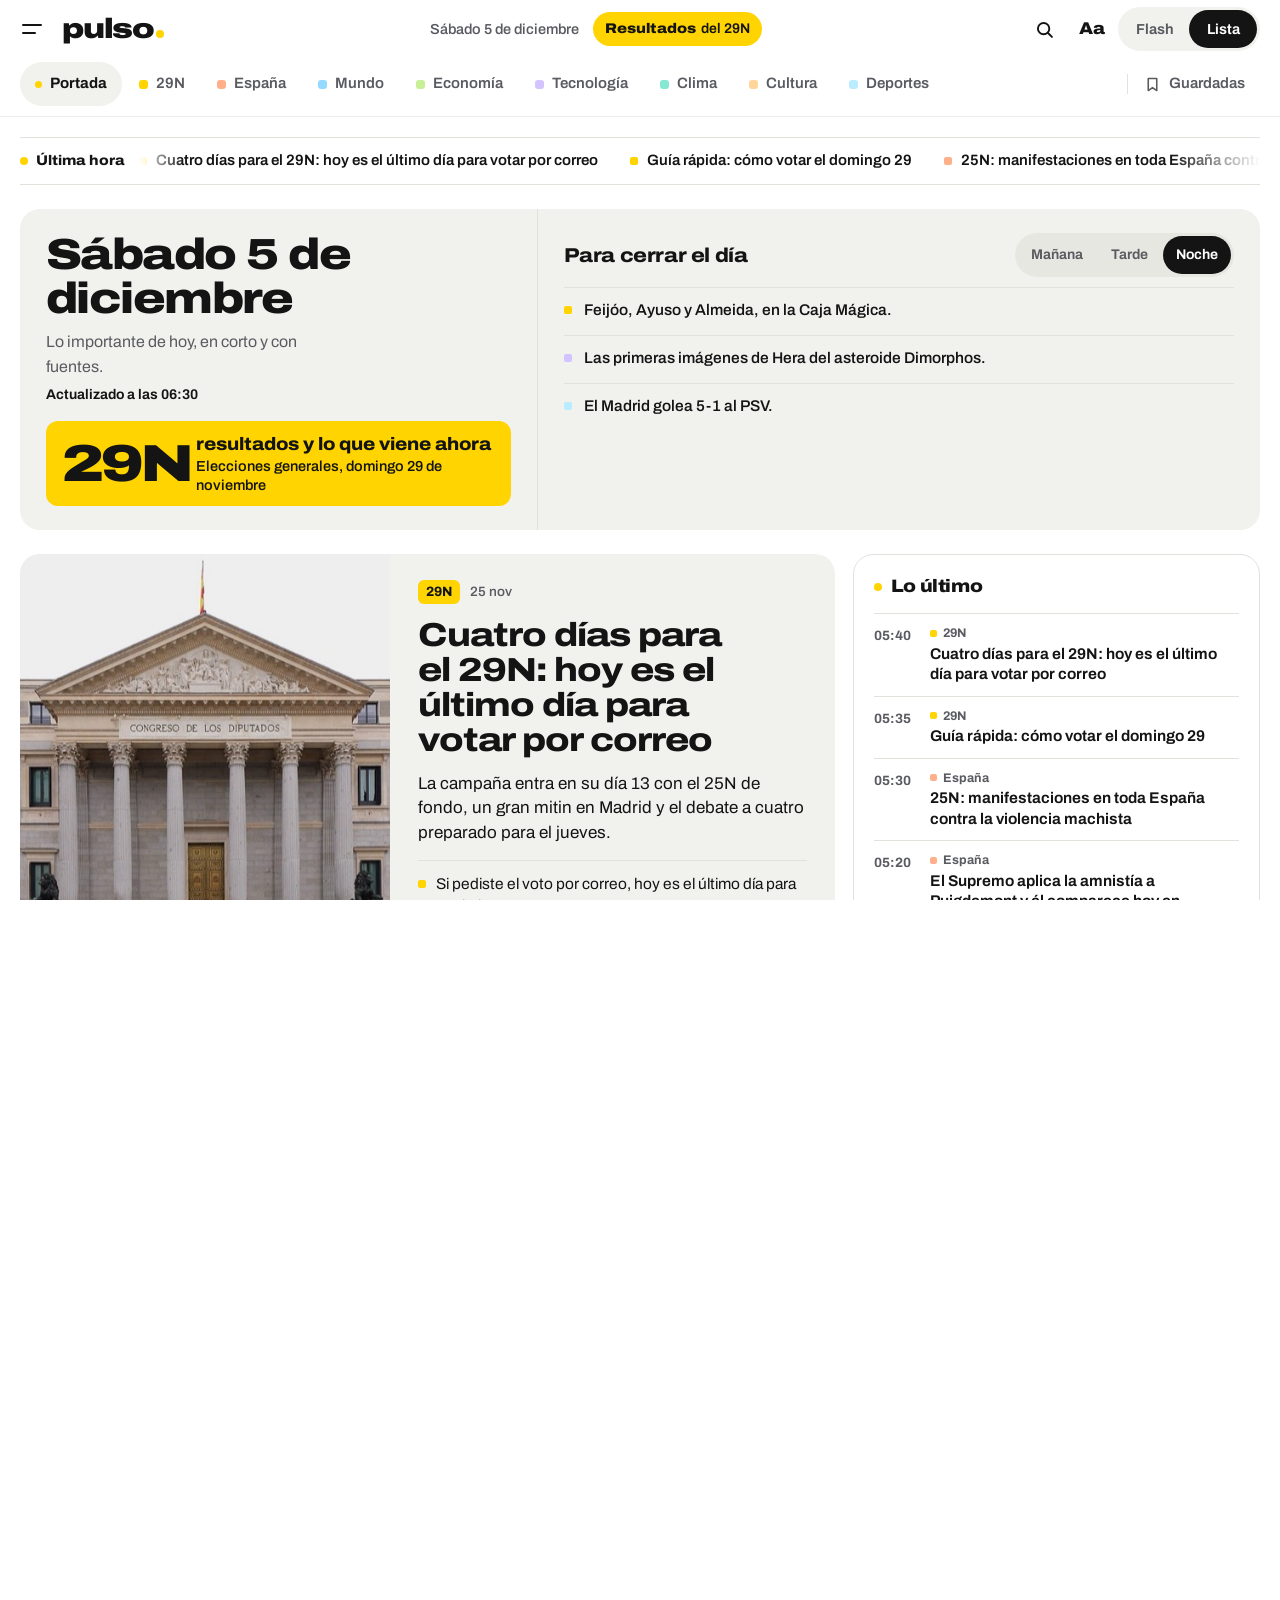
==== index.html @ cb4494ec "Leer pulso en catalán, euskera y gallego con el traductor de Google - Selector ES · CA · EU · GL en " ====
<!DOCTYPE html>
<html lang="es">
<head>
  <meta charset="utf-8">
  <!-- viewport-fit=cover: en iPhone la web ocupa toda la pantalla; el CSS deja hueco al notch con env(safe-area-inset-*) -->
  <meta name="viewport" content="width=device-width, initial-scale=1, viewport-fit=cover">
  <title>pulso, noticias en corto</title>
  <meta name="description" content="Las noticias del día, cortas y claras, con enlace a sus fuentes.">
  <!-- Cómo se ve el enlace al compartirlo en Bluesky, X o WhatsApp -->
  <link rel="canonical" href="https://pulsomedio.es/">
  <meta property="og:url" content="https://pulsomedio.es/">
  <meta property="og:type" content="website">
  <meta property="og:site_name" content="pulso">
  <meta property="og:locale" content="es_ES">
  <meta property="og:title" content="pulso, noticias en corto">
  <meta property="og:description" content="Las noticias del día, cortas y claras, con enlace a sus fuentes.">
  <meta property="og:image" content="https://pulsomedio.es/img/compartir.png">
  <meta property="og:image:width" content="1200">
  <meta property="og:image:height" content="630">
  <meta property="og:image:alt" content="pulso: las noticias del día, en corto y con fuentes.">
  <meta name="twitter:card" content="summary_large_image">
  <meta name="twitter:site" content="@pulsomedio">
  <meta name="theme-color" content="#ffffff" media="(prefers-color-scheme: light)">
  <meta name="theme-color" content="#1c1d21" media="(prefers-color-scheme: dark)">

  <!-- Icono de la pestaña: una "p" con el punto amarillo -->
  <link rel="icon" href="favicon.svg" type="image/svg+xml">
  <!-- Icono al guardar la web en la pantalla de inicio del iPhone -->
  <link rel="apple-touch-icon" href="apple-touch-icon.png">

  <!-- Preferencias de lectura (tema y tamaño de letra): se aplican ANTES de pintar para que no haya parpadeo -->
  <script>
    try {
      document.documentElement.dataset.tema = localStorage.getItem('pulso-tema') || 'auto';
      document.documentElement.dataset.letra = localStorage.getItem('pulso-letra') || 'normal';
    } catch (e) { /* sin localStorage: valores por defecto */ }
  </script>

  <!-- Tipografía: Archivo, alojada en la propia web (ver @font-face al principio de estilos.css).
       Precargamos el archivo principal para que los titulares no "salten" al cargar. -->
  <link rel="preload" href="fonts/archivo-latin-wdth-normal.woff2" as="font" type="font/woff2" crossorigin>

  <link rel="stylesheet" href="css/estilos.css">
</head>
<body>

  <!-- Para quien navega con teclado o lector de pantalla: salta directo a las noticias -->
  <a class="saltar" href="#main" data-saltar>Saltar al contenido</a>

  <!-- Cabecera fija de cristal: menú, logo, fecha y cuenta atrás, modo de lectura y secciones -->
  <header class="top" id="top">
    <div class="top-fila">
      <button type="button" class="btn-menu" id="btn-menu" aria-label="Abrir el menú" aria-haspopup="dialog">
        <span></span><span></span>
      </button>

      <!-- El logo va letra a letra: al bajar, "pulso" se pliega en "p" (lo anima app.js) -->
      <a class="logo notranslate" translate="no" id="logo" href="#" aria-label="pulso, ir al inicio">
        <span class="lt" aria-hidden="true">p</span><span class="lt" aria-hidden="true">u</span><span class="lt" aria-hidden="true">l</span><span class="lt" aria-hidden="true">s</span><span class="lt" aria-hidden="true">o</span><span class="latido" aria-hidden="true"></span>
      </a>

      <div class="top-centro">
        <p class="top-fecha" id="top-fecha"></p>
        <button type="button" class="cuenta" id="cuenta" data-filtro="elecciones"></button>
      </div>

      <div class="top-der">
        <!-- Atajos (solo en pantallas anchas; en el móvil están dentro del menú) -->
        <button type="button" class="btn-top" data-abrir-menu="buscar" aria-label="Buscar noticias">
          <svg viewBox="0 0 24 24" fill="none" stroke="currentColor" stroke-width="2.2" stroke-linecap="round" aria-hidden="true"><circle cx="11" cy="11" r="6.5"/><path d="M16 16l4.5 4.5"/></svg>
        </button>
        <button type="button" class="btn-top" data-abrir-menu="lectura" aria-label="Idioma, tema y tamaño de letra">
          <span aria-hidden="true">Aa</span>
        </button>
        <div class="modo" id="modo" role="group" aria-label="Cómo quieres leer">
          <button type="button" id="btn-flash" aria-pressed="true">Flash</button>
          <button type="button" id="btn-lista" aria-pressed="false">Lista</button>
        </div>
      </div>
    </div>
    <nav class="chips" id="chips" aria-label="Secciones"></nav>
  </header>

  <!-- Aquí app.js pinta las noticias (modo Flash o modo Lista) -->
  <main id="main" tabindex="-1">
    <!-- Esqueleto mientras cargan las noticias (app.js lo sustituye) -->
    <div class="esqueleto" aria-hidden="true">
      <div class="esq esq-cinta"></div>
      <div class="esq esq-dia"></div>
      <div class="esq-fila"><div class="esq esq-tarjeta"></div><div class="esq esq-tarjeta"></div><div class="esq esq-tarjeta"></div></div>
    </div>
    <p class="oculto" role="status">Cargando las noticias…</p>
  </main>

  <!-- Menú lateral de cristal -->
  <dialog id="menu" class="menu" aria-label="Menú">
    <div id="menu-cuerpo"></div>
  </dialog>

  <!-- Ficha completa de una noticia. Se abre como hoja desde abajo en el móvil -->
  <dialog id="ficha" aria-labelledby="ficha-titulo">
    <div id="ficha-cuerpo"></div>
  </dialog>

  <!-- Avisos breves: "Enlace copiado", "Guardada", "Hay noticias nuevas" -->
  <div class="aviso" id="aviso" role="status" aria-live="polite"></div>

  <script src="js/app.js"></script>
</body>
</html>
---- css/estilos.css ----
/* =====================================================================
   pulso — estilos.css
   Medio de noticias cortas para gente joven.
   Idea visual: cada noticia es una "tarjeta de color" con el nombre de su
   sección en letra gigante perfilada. Alrededor, todo es sobrio: grafito,
   tinta, líneas finas, etiquetas pequeñas y superficies de cristal.
   ===================================================================== */

/* ---------- 0. Tipografía: Archivo, alojada en la propia web ----------
   Los archivos están en /fonts (licencia SIL OFL, ver fonts/OFL.txt).
   Servirla desde aquí es más rápido y no envía la IP de cada lector a Google.
   Es una fuente "variable": un solo archivo trae todos los pesos (100–900)
   y todas las anchuras (62 %–125 %). unicode-range hace que el navegador
   solo descargue el archivo latin-ext si la página usa esos caracteres. */
@font-face {
  font-family: "Archivo";
  font-style: normal;
  font-display: swap;
  font-weight: 100 900;
  font-stretch: 62% 125%;
  src: url("../fonts/archivo-latin-wdth-normal.woff2") format("woff2-variations");
  unicode-range: U+0000-00FF, U+0131, U+0152-0153, U+02BB-02BC, U+02C6, U+02DA, U+02DC, U+0304, U+0308, U+0329, U+2000-206F, U+20AC, U+2122, U+2191, U+2193, U+2212, U+2215, U+FEFF, U+FFFD;
}
@font-face {
  font-family: "Archivo";
  font-style: normal;
  font-display: swap;
  font-weight: 100 900;
  font-stretch: 62% 125%;
  src: url("../fonts/archivo-latin-ext-wdth-normal.woff2") format("woff2-variations");
  unicode-range: U+0100-02BA, U+02BD-02C5, U+02C7-02CC, U+02CE-02D7, U+02DD-02FF, U+0304, U+0308, U+0329, U+1D00-1DBF, U+1E00-1E9F, U+1EF2-1EFF, U+2020, U+20A0-20AB, U+20AD-20C0, U+2113, U+2C60-2C7F, U+A720-A7FF;
}

/* ---------- 1. Colores y medidas (cámbialos aquí y cambia toda la web) ---------- */
:root {
  color-scheme: light dark;
  --bg: light-dark(#ffffff, #1c1d21);      /* fondo */
  --sup: light-dark(#f1f1ee, #27282d);     /* superficies: tarjetas, bandas */
  --sup-2: light-dark(#e7e7e2, #313238);   /* superficie más marcada (hover, pestañas) */
  --linea: light-dark(#e2e2dd, #393a40);   /* bordes finos */
  --tinta: light-dark(#141414, #f3f3f0);   /* texto principal */
  --suave: light-dark(#5a5b61, #a9aab0);   /* texto secundario */
  --marca: #ffd400;                        /* amarillo pulso */
  --oscuro: #141414;                       /* tinta sobre los colores de sección (igual de día y de noche) */

  /* Cristal: superficie translúcida + desenfoque de lo que pasa por detrás */
  --cristal: light-dark(rgb(255 255 255 / 0.72), rgb(28 29 33 / 0.7));
  --cristal-borde: light-dark(rgb(20 20 20 / 0.08), rgb(255 255 255 / 0.09));
  --cristal-brillo: inset 0 1px 0 light-dark(rgb(255 255 255 / 0.7), rgb(255 255 255 / 0.06));
  --desenfoque: blur(20px) saturate(1.6);

  --ancho: 1240px;                         /* ancho máximo del contenido */
  --lado: 16px;                            /* margen lateral mínimo */
  --r-s: 6px;                              /* radio pequeño: etiquetas */
  --r-m: 12px;                             /* radio medio: bloques */
  --r-l: 20px;                             /* radio grande: tarjetas */
  --ancha: 118%;                           /* anchura de los titulares (Archivo expandida) */
  --muelle: cubic-bezier(.3, 1.35, .5, 1); /* curva con un pequeño rebote */
  --salida: cubic-bezier(.2, .8, .2, 1);   /* curva suave de llegada */
  --nativa: cubic-bezier(.32, .72, 0, 1);  /* la de los paneles de iOS: arranca rápido y frena largo */
  --cierre: cubic-bezier(.4, 0, .9, .3);   /* salida: acelera hacia fuera */
  --cab: 112px;                            /* alto de la cabecera (app.js lo mide de verdad) */
}

/* Un color por sección. Son tonos claros para que la tinta oscura se lea siempre.
   El 29N va en amarillo de marca: evitamos rojo, azul, verde y morado por asociarse a partidos. */
[data-cat=elecciones] { --c: #ffd400; }
[data-cat=espana]     { --c: #ffb08a; }
[data-cat=mundo]      { --c: #94d9ff; }
[data-cat=economia]   { --c: #c8ef95; }
[data-cat=tecnologia] { --c: #d3c4ff; }
[data-cat=clima]      { --c: #86e8d2; }
/* Verifica (#ffa8bb) queda reservada para más adelante */
[data-cat=cultura]    { --c: #ffd59a; }
[data-cat=deportes]   { --c: #b9ecff; }

/* ---------- 2. Base ---------- */
* { box-sizing: border-box; min-width: 0; }
html, body { height: 100%; margin: 0; }
body {
  background: var(--bg);
  color: var(--tinta);
  font: 16px/1.55 "Archivo", system-ui, -apple-system, "Segoe UI", sans-serif;
  -webkit-font-smoothing: antialiased;
  overflow: hidden;   /* la página no se desplaza: se desplaza <main>, por debajo de la cabecera */
}
a { color: inherit; }
button { font: inherit; color: inherit; -webkit-tap-highlight-color: transparent; }
a { -webkit-tap-highlight-color: transparent; }
:focus-visible { outline: 3px solid var(--marca); outline-offset: 2px; }
h1, h2, h3, p, ul, ol { margin: 0; }
img { max-width: 100%; display: block; }
q { quotes: "«" "»"; }

/* Etiqueta de sección: pequeña, rectangular, en el color de la sección */
.etq { display: inline-flex; align-items: center; gap: 10px; flex-wrap: wrap; font-size: 13.5px; }
.etq b { background: var(--c, var(--marca)); color: var(--oscuro); padding: 3px 8px; border-radius: var(--r-s); font-weight: 750; line-height: 1.3; }
.hora { color: var(--suave); font-weight: 550; font-variant-numeric: tabular-nums; }

/* Punto "en directo" que late (amarillo de marca) */
.vivo { width: 8px; height: 8px; border-radius: 50%; background: var(--marca); flex: none; box-shadow: 0 0 0 0 rgb(255 212 0 / 0.6); animation: vivo 2s infinite; }
@keyframes vivo { 70% { box-shadow: 0 0 0 8px rgb(255 212 0 / 0); } 100% { box-shadow: 0 0 0 0 rgb(255 212 0 / 0); } }

/* ---------- 3. Cabecera de cristal ---------- */
.top {
  position: fixed;
  inset: 0 0 auto;
  z-index: 5;
  padding-top: env(safe-area-inset-top);
  background: var(--cristal);
  -webkit-backdrop-filter: var(--desenfoque);
  backdrop-filter: var(--desenfoque);
  border-bottom: 1px solid var(--cristal-borde);
  box-shadow: var(--cristal-brillo);
  transition: box-shadow 0.3s;
}
.top { view-transition-name: cabecera; }
.top.con-sombra { box-shadow: var(--cristal-brillo), 0 10px 30px -18px rgb(0 0 0 / 0.45); }
.top-fila, .chips {
  width: min(100% - 2 * var(--lado) - env(safe-area-inset-left) - env(safe-area-inset-right), var(--ancho));
  margin: 0 auto;
}
.top-fila { display: grid; grid-template-columns: auto auto 1fr auto; align-items: center; gap: 8px; min-height: 58px; }

/* Botón de menú: dos rayas que se cruzan al abrir */
.btn-menu { width: 44px; height: 44px; margin-left: -10px; border: 0; background: none; border-radius: 50%; cursor: pointer; display: grid; place-content: center; gap: 6px; }
.btn-menu span { display: block; width: 20px; height: 2px; border-radius: 2px; background: currentColor; transition: transform 0.3s var(--muelle); }
.btn-menu span + span { width: 14px; }
.btn-menu:hover span + span { transform: scaleX(1.43); transform-origin: left; }
.btn-menu:hover { background: var(--sup); }

/* Logo letra a letra. El plegado y la ola los mueve app.js (propiedad "translate") */
.logo {
  position: relative;
  font-weight: 900;
  font-stretch: 125%;
  font-size: 28px;
  letter-spacing: -0.045em;
  line-height: 1;
  text-decoration: none;
  display: inline-flex;
  align-items: baseline;
  padding: 8px 6px 8px 0;
}
/* Cada letra se encoge hacia su esquina inferior izquierda; el recorte lateral evita que
   una letra que se pliega asome por encima de la siguiente */
.logo .lt { display: inline-block; white-space: nowrap; transform-origin: 0 85%; clip-path: inset(-40% -0.12em -40% -0.12em); }
.latido {
  display: inline-block;
  width: 0.28em;
  height: 0.28em;
  margin-left: 2px;
  border-radius: 50%;
  background: var(--marca);
  animation: latido 1.8s ease-in-out infinite;
}
@keyframes latido {
  0%, 40%, 100% { transform: scale(1); }
  10% { transform: scale(1.45); }
  22% { transform: scale(1.15); }
}
/* Plegado: un poco de aire entre la p y el punto (la p lleva espaciado negativo) */
.latido { transition: margin-left 0.35s var(--muelle); }
.logo.plegado .latido { margin-left: 0.14em; }
/* "Saludo" al pasar el ratón: las letras saltan en ola y el punto da un latido fuerte */
.logo.saluda .lt { animation: salto 0.5s var(--muelle); }
.logo.saluda .lt:nth-child(2) { animation-delay: 0.04s; }
.logo.saluda .lt:nth-child(3) { animation-delay: 0.08s; }
.logo.saluda .lt:nth-child(4) { animation-delay: 0.12s; }
.logo.saluda .lt:nth-child(5) { animation-delay: 0.16s; }
.logo.late .latido { animation: latido-fuerte 0.7s var(--muelle); }
@keyframes salto { 40% { transform: translateY(-7px); } }
@keyframes latido-fuerte { 30% { transform: scale(1.6); } 60% { transform: scale(0.9); } }

/* Centro de la cabecera: fecha + cuenta atrás */
.top-centro { display: flex; align-items: center; justify-content: center; gap: 14px; }
.top-fecha { font-size: 14.5px; color: var(--suave); font-weight: 550; }
.top-fecha::first-letter { text-transform: uppercase; }
.cuenta {
  display: inline-flex;
  align-items: baseline;
  gap: 5px;
  font-size: 14px;
  font-weight: 600;
  padding: 6px 12px;
  min-height: 34px;
  border: 0;
  border-radius: 999px;
  background: var(--marca);
  color: var(--oscuro);
  white-space: nowrap;
  cursor: pointer;
}
.cuenta strong { font-weight: 850; font-stretch: 112%; }
.cuenta:empty { visibility: hidden; }   /* mientras cargan los datos */

/* Interruptor Flash / Lista: una pastilla que se desliza de un lado a otro */
.modo { position: relative; display: grid; grid-template-columns: 1fr 1fr; background: var(--sup); border-radius: 999px; padding: 3px; }
.modo::before {
  content: "";
  position: absolute;
  inset: 3px auto 3px 3px;
  width: calc(50% - 3px);
  border-radius: 999px;
  background: var(--tinta);
  transition: translate 0.45s var(--muelle);
}
.modo[data-modo=lista]::before { translate: 100% 0; }
.modo button {
  position: relative;
  border: 0;
  background: none;
  color: var(--suave);
  font-size: 14.5px;
  font-weight: 650;
  min-height: 38px;
  padding: 0 15px;
  border-radius: 999px;
  cursor: pointer;
  transition: color 0.3s;
}
.modo button[aria-pressed=true] { color: var(--bg); }

/* Barra de secciones.
   Cada sección lleva su cuadradito de color. Detrás de la elegida se desliza una pastilla suave,
   teñida del color de esa sección (el mismo de sus tapas y cabeceras): así la barra forma parte
   del sistema de color de toda la web. Con muchas secciones se desplaza de lado. */
.chips {
  --fi: 0px;   /* difuminado izquierdo (lo pone app.js si hay secciones ocultas a ese lado) */
  --fd: 0px;   /* difuminado derecho */
  position: relative;
  display: flex;
  align-items: center;
  gap: 2px;
  overflow-x: auto;
  scrollbar-width: none;
  padding: 4px 0 10px;
  -webkit-mask-image: linear-gradient(90deg, transparent, #000 var(--fi), #000 calc(100% - var(--fd)), transparent);
  mask-image: linear-gradient(90deg, transparent, #000 var(--fi), #000 calc(100% - var(--fd)), transparent);
}
.chips::-webkit-scrollbar { display: none; }
.chip {
  position: relative;
  z-index: 1;
  flex: none;
  display: inline-flex;
  align-items: center;
  gap: 8px;
  min-height: 44px;
  padding: 0 15px;
  border: 0;
  border-radius: 999px;
  background: none;
  font-size: 15px;
  font-weight: 600;
  color: var(--suave);
  cursor: pointer;
}
.chip[data-cat]::before { content: ""; width: 9px; height: 9px; border-radius: 3px; background: var(--c); transition: transform 0.45s var(--muelle); }
.chip svg { width: 17px; height: 17px; flex: none; }
.chip .vivo { width: 7px; height: 7px; }
@media (hover: hover) {
  .chip:hover { color: var(--tinta); }
  .chip[data-cat]:hover::before { transform: rotate(45deg); }
}
/* Elegida: solo cambia a tinta y algo más de peso; el cuadradito gira a rombo */
.chip[aria-pressed=true] { color: var(--tinta); font-weight: 700; }
.chip[data-cat][aria-pressed=true]::before { transform: rotate(45deg) scale(1.1); }
/* Guardadas va aparte, al final de la barra: es tu espacio, no una sección */
.chip-guardadas { margin-left: auto; }
.chip-guardadas::after { content: ""; position: absolute; left: -2px; top: 12px; bottom: 12px; width: 1px; background: var(--linea); }
/* La pastilla que se desliza (app.js le da posición, ancho y color).
   Es un tinte suave: gris en Portada y Guardadas, el color de la sección mezclado con el fondo en el resto */
.indicador {
  position: absolute;
  left: 0;
  top: 4px;
  height: 44px;
  width: 80px;
  border-radius: 999px;
  background: var(--sup);
  transition: transform 0.55s var(--muelle), width 0.55s var(--muelle), background-color 0.35s;
  pointer-events: none;
}
.indicador.con-color { --mezcla: 34%; background: color-mix(in srgb, var(--c) var(--mezcla), var(--bg)); }
/* Sobre el fondo oscuro, el tinte se nota más: lo rebajamos */
@media (prefers-color-scheme: dark) { :root:not([data-tema=claro]) .indicador.con-color { --mezcla: 20%; } }
:root[data-tema=oscuro] .indicador.con-color { --mezcla: 20%; }

/* ---------- 4. Zona principal: se desplaza por debajo de la cabecera de cristal ---------- */
main { height: 100%; overflow-y: auto; overscroll-behavior: contain; outline: none; padding-top: var(--cab); }
.vacio-txt { padding: 40px var(--lado); color: var(--suave); }

/* Esqueleto de carga: la forma de la página, con un brillo que la recorre, mientras llegan las noticias */
.esqueleto { width: min(100% - 2 * var(--lado), var(--ancho)); margin: 0 auto; padding: 20px 0; display: grid; gap: 22px; }
.esq { border-radius: var(--r-l); background: var(--sup); position: relative; overflow: hidden; }
.esq::after { content: ""; position: absolute; inset: 0; translate: -100% 0; background: linear-gradient(90deg, transparent, light-dark(rgb(255 255 255 / 0.7), rgb(255 255 255 / 0.06)), transparent); animation: brillo 1.3s ease-in-out infinite; }
.esq-cinta { height: 44px; border-radius: var(--r-m); }
.esq-dia { height: 210px; }
.esq-fila { display: grid; grid-template-columns: repeat(auto-fill, minmax(min(100%, 340px), 1fr)); gap: 18px; }
.esq-tarjeta { height: 300px; }
@keyframes brillo { to { translate: 100% 0; } }

/* Primera carga: la página entra en una sola secuencia escalonada */
main.entrada .lista > * { animation: sube-txt 0.6s var(--nativa) backwards; }
main.entrada .lista > :nth-child(2) { animation-delay: 0.06s; }
main.entrada .lista > :nth-child(3) { animation-delay: 0.12s; }
main.entrada .lista > :nth-child(n+4) { animation-delay: 0.18s; }
main.entrada .slide:first-child .carta { animation: sube-txt 0.6s var(--nativa) backwards; }

/* Cambio de momento del día (Mañana / Tarde / Noche): los puntos entran en cascada */
.momentos.aparece h2, .momentos.aparece li { animation: sube-txt 0.4s var(--nativa) backwards; }
.momentos.aparece li:nth-child(1) { animation-delay: 0.04s; }
.momentos.aparece li:nth-child(2) { animation-delay: 0.08s; }
.momentos.aparece li:nth-child(3) { animation-delay: 0.12s; }

/* ---------- 5. Botones ---------- */
.btn {
  min-height: 44px;
  padding: 0 18px;
  border-radius: 999px;
  border: 1.5px solid currentColor;
  background: none;
  font-size: 15px;
  font-weight: 650;
  cursor: pointer;
  white-space: nowrap;
  display: inline-flex;
  align-items: center;
  gap: 8px;
}
.btn.lleno { background: var(--oscuro); color: #fff; border-color: var(--oscuro); }
.btn.icono { width: 44px; padding: 0; justify-content: center; }
.btn svg { width: 20px; height: 20px; flex: none; }
.btn[aria-pressed=true] svg { fill: currentColor; }
.btn.pop svg { animation: pop-guardar 0.5s var(--muelle); }
@keyframes pop-guardar { 40% { transform: scale(1.45) rotate(-8deg); } }
.acciones { display: flex; flex-wrap: wrap; gap: 8px; }

/* ---------- 6. Modo Flash ---------- */
main.flash { scroll-snap-type: y mandatory; scroll-padding-top: var(--cab); }
.slide {
  height: 100%;
  scroll-snap-align: start;
  scroll-snap-stop: always;
  display: grid;
  justify-items: center;
  padding: 10px max(10px, env(safe-area-inset-right)) max(10px, env(safe-area-inset-bottom)) max(10px, env(safe-area-inset-left));
}

/* La tarjeta flash: un campo de color a pantalla completa */
.carta {
  width: min(100%, 620px);
  height: 100%;
  border-radius: var(--r-l);
  background: var(--c, var(--sup));
  color: var(--oscuro);
  padding: clamp(18px, 3.2vw, 32px);
  display: grid;
  grid-template-rows: auto minmax(0, 1fr) auto auto;
  gap: 14px;
  overflow: hidden;   /* nunca scroll propio: el dedo siempre pasa a la siguiente tarjeta (ver ajustarCartas) */
}
.carta .cab { display: flex; justify-content: space-between; align-items: center; gap: 12px; font-size: 13.5px; font-weight: 650; }
.carta .etq b { background: var(--oscuro); color: var(--c); }
.carta .hora { color: inherit; opacity: 0.72; }
.cont { font-variant-numeric: tabular-nums; opacity: 0.72; white-space: nowrap; }

/* Hueco flexible entre la cabecera y el titular: la palabra gigante lo llena */
.hueco { overflow: hidden; display: flex; align-items: flex-end; min-height: 0; }
/* La sección en letra gigante y perfilada: la "imagen" de cada noticia, sin fotos de nadie.
   app.js calcula su tamaño para que quepa ENTERA (ver encajarPalabras). */
.gigante {
  display: inline-block;
  flex: none;            /* que el contenedor no la estreche: así app.js mide su ancho real */
  white-space: nowrap;
  font-weight: 900;
  font-stretch: 125%;
  font-size: 96px;
  line-height: 0.8;
  letter-spacing: -0.04em;
  color: transparent;
  -webkit-text-stroke: 2px var(--oscuro);
  margin-left: -0.03em;
  padding-right: 0.04em;
}
.gigante.oculta { visibility: hidden; }

.foto { align-self: stretch; margin: 0; display: grid; grid-template-rows: minmax(0, 1fr) auto; gap: 6px; }
.foto img { width: 100%; height: 100%; object-fit: cover; border-radius: var(--r-m); }
.foto figcaption { font-size: 13px; opacity: 0.8; }
.foto figcaption a { color: inherit; text-underline-offset: 2px; }
/* En Flash la foto ocupa todo el hueco y el crédito va encima, en una etiqueta de cristal.
   Tiene una altura mínima; si aun así el texto no cabe, app.js se la quita (clase "sin-minimo") */
.carta .foto { position: relative; display: block; min-height: clamp(110px, 24svh, 280px); }
.carta .foto img { position: absolute; inset: 0; }
.carta .foto figcaption {
  position: absolute; left: 8px; bottom: 8px; max-width: calc(100% - 16px);
  padding: 3px 9px; border-radius: 99px; font-size: 11.5px; opacity: 1;
  color: #fff; background: rgb(0 0 0 / 0.45); backdrop-filter: blur(8px);
  white-space: nowrap; overflow: hidden; text-overflow: ellipsis;
}
.carta.sin-minimo .foto { min-height: 0; }
.carta.sin-foto .foto > * { display: none; }
/* La fila de la foto respeta su altura mínima (con minmax(0, …) la foto taparía el titular) */
.carta:has(> .foto) { grid-template-rows: auto minmax(auto, 1fr) auto auto; }
/* En la ficha, la foto en formato apaisado */
.f-txt .foto { display: grid; grid-template-rows: auto auto; }
.f-txt .foto img { height: auto; aspect-ratio: 16 / 10; }

.carta h2 { font-weight: 850; font-stretch: var(--ancha); font-size: clamp(26px, min(4.4svh, 8.2vw), 42px); line-height: 1.04; letter-spacing: -0.03em; text-wrap: balance; }
.puntos { padding: 0; list-style: none; display: grid; gap: 8px; margin-top: 14px; }
.puntos li { padding-left: 20px; position: relative; font-size: 16.5px; line-height: 1.42; }
.puntos li::before { content: ""; position: absolute; left: 1px; top: 0.5em; width: 8px; height: 8px; border-radius: 2px; background: currentColor; }
.porque { margin-top: 14px; padding: 12px 14px; border-radius: var(--r-m); background: rgb(255 255 255 / 0.45); font-size: 15.5px; line-height: 1.45; }
.porque b { font-weight: 750; }
.fuentes { font-size: 13.5px; line-height: 1.4; }
.fuentes a { font-weight: 650; text-underline-offset: 3px; }
.carta .acciones { margin-top: 10px; }
/* Botones de icono de la tarjeta: cristal claro sobre el color */
.carta .btn.icono { border-color: transparent; background: rgb(255 255 255 / 0.4); -webkit-backdrop-filter: blur(10px); backdrop-filter: blur(10px); }
.carta .btn.icono:hover { background: rgb(255 255 255 / 0.65); }

/* Portada y final del modo Flash: superficie neutra */
.carta.portada, .carta.final { background: var(--sup); color: var(--tinta); }
.carta.portada { grid-template-rows: auto auto minmax(0, 1fr) auto; gap: 16px; }
.saludo { display: grid; gap: 6px; }
.saludo h1 { font-weight: 850; font-stretch: var(--ancha); font-size: clamp(30px, 8.4vw, 44px); line-height: 1; letter-spacing: -0.035em; }
.saludo h1::first-letter, .dia h1::first-letter { text-transform: uppercase; }
.saludo p { color: var(--suave); }

/* Cuenta atrás (amarillo de marca). Es un botón: lleva a la sección del 29N */
.dia-num, .menu-29n {
  width: 100%;
  border: 0;
  text-align: left;
  font: inherit;
  cursor: pointer;
  background: var(--marca);
  color: var(--oscuro);
  border-radius: var(--r-m);
  padding: 12px 16px;
  display: flex;
  align-items: center;
  gap: 14px;
  transition: transform 0.3s var(--muelle);
}
@media (hover: hover) { .dia-num:hover, .menu-29n:hover { transform: translateY(-2px) rotate(-0.4deg); } }
.dia-num b, .menu-29n b { font-weight: 900; font-stretch: 125%; font-size: 52px; line-height: 0.85; letter-spacing: -0.05em; display: inline-block; }
.dia-num span, .menu-29n span { font-size: 14.5px; font-weight: 550; line-height: 1.3; }
.dia-num span strong, .menu-29n span strong { display: block; font-size: 18px; font-weight: 800; font-stretch: 110%; }

.pista { display: flex; align-items: center; gap: 10px; font-weight: 600; color: var(--suave); font-size: 15px; }
.pista svg { width: 22px; height: 22px; flex: none; }

/* Momentos del día: pestañas Mañana / Tarde / Noche + resumen que salta a cada noticia */
.momentos { display: grid; gap: 10px; align-content: start; }
.momentos-cab { display: flex; justify-content: space-between; align-items: center; gap: 10px 12px; flex-wrap: wrap; }
.momentos h2 { font-size: 20px; font-weight: 800; font-stretch: 112%; letter-spacing: -0.02em; }
.tabs { display: flex; gap: 2px; background: var(--sup-2); border-radius: 999px; padding: 3px; }
.tabs button { border: 0; background: none; min-height: 38px; padding: 0 13px; border-radius: 999px; font-size: 14px; font-weight: 650; color: var(--suave); cursor: pointer; }
.tabs button[aria-selected=true] { background: var(--tinta); color: var(--bg); }
.momentos ul { list-style: none; padding: 0; }
.momentos li button {
  width: 100%;
  min-height: 48px;
  text-align: left;
  border: 0;
  border-top: 1px solid var(--linea);
  background: none;
  padding: 11px 0;
  font-size: 15.5px;
  line-height: 1.38;
  font-weight: 550;
  cursor: pointer;
  display: flex;
  gap: 12px;
  align-items: baseline;
  transition: padding 0.3s var(--muelle), color 0.2s;
}
.momentos li button::before { content: ""; flex: none; width: 8px; height: 8px; border-radius: 2px; background: var(--c, var(--marca)); transform: translateY(-1px); }
@media (hover: hover) { .momentos li button:hover { padding-left: 6px; color: var(--suave); } }

.carta.final { grid-template-rows: auto auto minmax(0, 1fr) auto; }
.final h2 { font-size: clamp(32px, 5.4svh, 48px); font-weight: 850; font-stretch: var(--ancha); letter-spacing: -0.035em; line-height: 1; }
.final .resumen { font-size: 16.5px; }
.final .btn { color: var(--tinta); }
.final .como { font-size: 14px; line-height: 1.45; color: var(--suave); }
.final .como b { color: var(--tinta); }

/* Tarjetas que no caben: app.js les pone estas clases (ver ajustarCartas) */
.carta.apretada .porque { display: none; }
.carta.muy-apretada { gap: 10px; padding-block: 16px; }
.carta.muy-apretada .acciones { margin-top: 4px; }
.carta.muy-apretada h2 { font-size: clamp(22px, min(3.8svh, 7vw), 32px); }
.carta.muy-apretada .puntos { gap: 5px; margin-top: 10px; }
.carta.muy-apretada .puntos li { font-size: 15px; line-height: 1.35; }
.carta.recortada .pie-carta .fuentes,
.carta.recortada .puntos li:nth-child(n+3),
.carta.minima .puntos li:nth-child(n+2) { display: none; }

/* Barra de progreso del modo Flash, pegada bajo la cabecera */
.progreso { position: sticky; top: 0; height: 0; z-index: 2; }
.progreso i { position: absolute; left: 0; top: 0; height: 3px; width: 100%; background: var(--marca); transform-origin: left; transform: scaleX(var(--p, 0)); transition: transform 0.35s var(--salida); }

/* ---------- 7. Modo Lista ---------- */
.lista {
  width: min(100% - 2 * var(--lado), var(--ancho));
  margin: 0 auto;
  padding: 20px 0 max(40px, env(safe-area-inset-bottom));
  display: grid;
  gap: 24px;
}

/* Cinta de "Última hora": titulares que pasan de lado (se para al pasar el ratón) */
.cinta { display: flex; align-items: center; gap: 14px; border-block: 1px solid var(--linea); min-height: 48px; }
.cinta-titulo { display: inline-flex; align-items: center; gap: 8px; font-weight: 800; font-size: 14px; font-stretch: 110%; white-space: nowrap; flex: none; }
.cinta-pista { overflow: hidden; flex: 1; -webkit-mask-image: linear-gradient(90deg, transparent, #000 4%, #000 92%, transparent); mask-image: linear-gradient(90deg, transparent, #000 4%, #000 92%, transparent); }
.cinta-mov { display: flex; width: max-content; animation: cinta 55s linear infinite; }
.cinta:hover .cinta-mov, .cinta:focus-within .cinta-mov { animation-play-state: paused; }
.cinta-grupo { display: flex; gap: 32px; padding-right: 32px; }
.cinta a { display: inline-flex; align-items: center; gap: 9px; min-height: 44px; font-size: 15px; font-weight: 600; text-decoration: none; white-space: nowrap; }
.cinta a:hover { text-decoration: underline; text-underline-offset: 4px; }
.cinta a i { width: 8px; height: 8px; border-radius: 2px; background: var(--c); flex: none; }
@keyframes cinta { to { transform: translateX(-50%); } }

/* Banda del día: a la izquierda la fecha y la cuenta atrás, a la derecha los momentos */
.dia { display: grid; grid-template-columns: minmax(0, 5fr) minmax(0, 7fr); background: var(--sup); border-radius: var(--r-l); }
.dia > div { padding: 24px 26px; display: grid; gap: 16px; align-content: start; }
.dia > div + div { border-left: 1px solid var(--linea); }
.dia-izq { grid-template-rows: auto auto 1fr; }
.dia-izq .dia-num { align-self: end; }
.dia h1 { font-weight: 850; font-stretch: var(--ancha); font-size: clamp(32px, 3.4vw, 46px); line-height: 1; letter-spacing: -0.035em; }
.dia .lema { color: var(--suave); font-size: 16px; max-width: 34ch; margin-top: -6px; }

/* Apertura: la noticia principal (con sumario) + la columna "Lo último" */
.apertura { display: grid; grid-template-columns: minmax(0, 8fr) minmax(0, 4fr); gap: 18px; align-items: start; }
.apertura .destacada { grid-column: auto; }

/* Bloque de sección: cabecera con línea gruesa en su color, pieza principal y titulares en lista */
.bloque { display: grid; gap: 18px; padding-top: 8px; }
.bloque-cab { display: flex; align-items: center; gap: 12px; border-bottom: 3px solid var(--c, var(--tinta)); padding-bottom: 8px; }
.bloque-cab h2 { display: flex; align-items: center; gap: 10px; font-size: 24px; font-weight: 850; font-stretch: var(--ancha); letter-spacing: -0.025em; }
.bloque-cab h2 i { width: 12px; height: 12px; border-radius: 3px; background: var(--c, var(--tinta)); }
.bloque-extra { font-size: 13.5px; font-weight: 750; background: var(--c); color: var(--oscuro); padding: 3px 9px; border-radius: 999px; }
.ver-todo {
  margin-left: auto;
  min-height: 40px;
  display: inline-flex;
  align-items: center;
  gap: 8px;
  border: 0;
  background: none;
  font-size: 14.5px;
  font-weight: 700;
  cursor: pointer;
  padding: 0 4px;
}
.ver-todo span { font-size: 12.5px; background: var(--sup-2); padding: 1px 8px; border-radius: 999px; }
.ver-todo:hover { text-decoration: underline; text-underline-offset: 4px; }
.bloque-cuerpo { display: grid; grid-template-columns: minmax(0, 5fr) minmax(0, 7fr); gap: 24px; align-items: start; }
.bloque-cuerpo.solo { grid-template-columns: minmax(0, 1fr); }

/* Ítems de solo texto, separados por líneas finas */
.items { display: grid; }
.item { position: relative; display: grid; gap: 5px; padding: 14px 0; border-top: 1px solid var(--linea); }
.items > .item:first-child { border-top: 0; padding-top: 0; }
.item-meta { display: flex; align-items: center; gap: 10px; font-size: 13px; color: var(--suave); font-weight: 600; }
.item-meta b { display: inline-flex; align-items: center; gap: 6px; color: var(--tinta); font-weight: 750; }
.item-meta b::before { content: ""; width: 8px; height: 8px; border-radius: 2px; background: var(--c); }
.item h3 { font-size: 19px; font-weight: 800; font-stretch: 108%; line-height: 1.18; letter-spacing: -0.015em; text-wrap: balance; }
.item h3 a { text-decoration: none; }
.item h3 a::after { content: ""; position: absolute; inset: 0; }
.item:hover h3 { text-decoration: underline; text-decoration-thickness: 2px; text-decoration-color: var(--c); text-underline-offset: 4px; }
/* Con foto: miniatura cuadrada a la derecha, a la altura del titular */
.item.con-foto { grid-template-columns: minmax(0, 1fr) 92px; column-gap: 16px; }
.item.con-foto > :not(.item-foto) { grid-column: 1; }
.item-foto { grid-column: 2; grid-row: 1 / span 3; align-self: start; aspect-ratio: 1; border-radius: var(--r-s); overflow: hidden; background: var(--sup-2); }
.item-foto img { width: 100%; height: 100%; object-fit: cover; transition: scale 0.5s var(--salida); }
@media (hover: hover) { .item:hover .item-foto img { scale: 1.06; } }
@media (max-width: 400px) { .item.con-foto { grid-template-columns: minmax(0, 1fr) 76px; column-gap: 12px; } }
.item-entr { font-size: 15px; line-height: 1.45; max-height: 2.9em; color: var(--suave); display: -webkit-box; -webkit-line-clamp: 2; -webkit-box-orient: vertical; overflow: hidden; }
/* Breves: ítems en columnas */
.rejilla-items { grid-template-columns: repeat(auto-fill, minmax(min(100%, 280px), 1fr)); column-gap: 28px; }
.rejilla-items > .item { border-top: 1px solid var(--linea); padding-top: 14px; }

/* Cabecera de una sección elegida */
.seccion-cab { display: flex; flex-wrap: wrap; align-items: baseline; gap: 6px 16px; border-bottom: 3px solid var(--c, var(--tinta)); padding: 8px 0 12px; }
.seccion-cab h1 { font-size: clamp(40px, 7vw, 72px); font-weight: 900; font-stretch: 125%; letter-spacing: -0.045em; line-height: 0.95; }
.seccion-cab p { color: var(--suave); font-weight: 600; }

/* Sumario: los puntos clave de la apertura */
.sumario { list-style: none; padding: 0; display: grid; gap: 8px; border-top: 1px solid var(--linea); padding-top: 12px; }
.sumario li { position: relative; padding-left: 18px; font-size: 15.5px; line-height: 1.42; }
.sumario li::before { content: ""; position: absolute; left: 0; top: 0.5em; width: 8px; height: 8px; border-radius: 2px; background: var(--c); }

.rejilla { display: grid; grid-template-columns: repeat(auto-fill, minmax(min(100%, 340px), 1fr)); gap: 18px; }

/* Tarjeta de la Lista */
.tarjeta {
  position: relative;
  isolation: isolate;
  background: var(--sup);
  border-radius: var(--r-l);
  overflow: hidden;
  display: grid;
  grid-template-rows: auto 1fr;
  transition: transform 0.4s var(--muelle), background-color 0.2s, box-shadow 0.3s;
}
@media (hover: hover) { .tarjeta:hover { transform: translateY(-4px); box-shadow: 0 18px 40px -24px rgb(0 0 0 / 0.5); } }
/* Brillo que sigue al ratón (app.js mueve --mx y --my) */
.tarjeta::before {
  content: "";
  position: absolute;
  inset: 0;
  z-index: -1;          /* por debajo del texto: el brillo nunca resta contraste */
  pointer-events: none;
  background: radial-gradient(420px circle at var(--mx, 50%) var(--my, 0), light-dark(rgb(255 255 255 / 0.9), rgb(255 255 255 / 0.08)), transparent 45%);
  opacity: 0;
  transition: opacity 0.3s;
}
@media (hover: hover) { .tarjeta:hover::before { opacity: 1; } }
/* Tapa de color con la palabra gigante */
.tapa { background: var(--c); color: var(--oscuro); height: 124px; padding: 16px 18px 0; display: grid; overflow: hidden; }
.tapa .marco { overflow: hidden; display: flex; align-items: flex-end; min-height: 0; }
.tapa .gigante { -webkit-text-stroke-width: 1.5px; transition: translate 0.6s var(--muelle); }
@media (hover: hover) { .tarjeta:hover .gigante { translate: 4% 0; } }
/* Con foto, la tapa es la foto a sangre (sin el margen de color) */
.tarjeta .tapa:has(> img) { padding: 0; }
.tapa > img { width: 100%; height: 100%; object-fit: cover; transition: scale 0.6s var(--salida); }
@media (hover: hover) { .tarjeta:hover .tapa > img { scale: 1.04; } }

.txt { padding: 16px 20px 20px; display: grid; gap: 10px; align-content: start; }
.tarjeta h3 { font-size: 21px; font-weight: 800; font-stretch: 110%; line-height: 1.12; letter-spacing: -0.02em; text-wrap: balance; }
.tarjeta h3 a { text-decoration: none; }
/* El enlace del titular cubre toda la tarjeta: se puede tocar en cualquier parte */
.tarjeta h3 a::after { content: ""; position: absolute; inset: 0; z-index: 2; }
.tarjeta .entr { color: var(--suave); font-size: 15.5px; line-height: 1.45; }
.meta { display: flex; flex-wrap: wrap; gap: 4px 14px; font-size: 13.5px; color: var(--suave); margin-top: 2px; }
.meta span { display: inline-flex; align-items: center; gap: 5px; }
.meta svg { width: 15px; height: 15px; }

/* La destacada ocupa 2 columnas y va en horizontal: tapa a la izquierda, texto a la derecha */
.destacada { grid-column: span 2; grid-template-rows: none; grid-template-columns: minmax(0, 5fr) minmax(0, 6fr); }
.destacada .tapa { height: auto; min-height: 320px; padding: 20px 22px 0; }
.destacada .txt { padding: 26px 28px; align-content: center; gap: 14px; }
.destacada h3 { font-size: clamp(26px, 2.6vw, 36px); line-height: 1.05; font-stretch: var(--ancha); letter-spacing: -0.03em; }
.destacada .entr { font-size: 17px; color: var(--tinta); }

/* "Lo último": columna tipo teletipo junto a la destacada */
.rio { border: 1px solid var(--linea); border-radius: var(--r-l); padding: 18px 20px 8px; display: grid; align-content: start; gap: 6px; }
.rio h2 { display: flex; align-items: center; gap: 9px; font-size: 18px; font-weight: 850; font-stretch: 112%; letter-spacing: -0.02em; padding-bottom: 6px; }
.rio ol { list-style: none; padding: 0; }
.rio li { display: grid; grid-template-columns: 46px minmax(0, 1fr); gap: 10px; padding: 11px 0; border-top: 1px solid var(--linea); position: relative; }
.rio time { font-size: 13.5px; font-weight: 700; font-variant-numeric: tabular-nums; color: var(--suave); padding-top: 1px; }
.rio a { text-decoration: none; font-size: 15.5px; font-weight: 650; line-height: 1.32; }
.rio a:hover { text-decoration: underline; text-underline-offset: 3px; }
.rio .mini { display: flex; align-items: center; gap: 6px; font-size: 12.5px; font-weight: 700; color: var(--suave); margin-bottom: 2px; }
.rio .mini::before { content: ""; width: 7px; height: 7px; border-radius: 2px; background: var(--c); }

.publi { grid-column: 1 / -1; min-height: 90px; border: 1px dashed var(--linea); border-radius: var(--r-m); display: grid; place-items: center; padding: 16px; text-align: center; font-size: 13.5px; color: var(--suave); }
.publi a { font-weight: 650; }

.pie { border-top: 3px solid var(--tinta); padding-top: 26px; margin-top: 12px; display: grid; grid-template-columns: minmax(0, 3fr) minmax(0, 2fr) minmax(0, 5fr); gap: 28px; font-size: 15px; color: var(--suave); }
.pie h2 { font-size: 15px; font-weight: 800; color: var(--tinta); margin-bottom: 10px; }
.pie p { max-width: 68ch; }
.pie p + p { margin-top: 8px; }
.pie-marca { display: grid; gap: 10px; align-content: start; }
.pie-secciones ul { list-style: none; padding: 0; display: grid; }
.pie-secciones button { border: 0; background: none; padding: 6px 0; min-height: 36px; font-size: 15px; font-weight: 600; color: var(--tinta); cursor: pointer; display: inline-flex; align-items: center; gap: 8px; }
.pie-secciones button::before { content: ""; width: 7px; height: 7px; border-radius: 2px; background: var(--c); }
.pie-secciones button:hover { text-decoration: underline; text-underline-offset: 4px; }
.pie-base { grid-column: 1 / -1; display: flex; flex-wrap: wrap; justify-content: space-between; gap: 10px 24px; border-top: 1px solid var(--linea); padding-top: 16px; font-size: 13.5px; }
.legal { display: flex; flex-wrap: wrap; gap: 18px; }
.dia .lema span { display: block; font-size: 14px; font-weight: 650; color: var(--tinta); margin-top: 4px; }
.logo-pie { font-weight: 900; font-stretch: 125%; font-size: 24px; letter-spacing: -0.045em; color: var(--tinta); line-height: 1; display: flex; align-items: baseline; }
.redes { display: flex; flex-wrap: wrap; gap: 8px; margin-top: 14px; }
.redes a {
  display: inline-flex; align-items: center; gap: 8px; min-height: 44px; padding: 0 16px;
  border: 1px solid var(--linea); border-radius: 99px; background: var(--sup);
  font-size: 14.5px; font-weight: 700; color: var(--tinta); text-decoration: none;
  transition: border-color 0.2s, translate 0.3s var(--muelle);
}
.redes a:hover { border-color: var(--tinta); translate: 0 -2px; }
.redes svg { width: 16px; height: 16px; flex: none; }

/* ---------- 8. Menú lateral de cristal ---------- */
.menu {
  position: fixed;
  inset: 0 auto 0 0;
  margin: 0;
  width: min(380px, 88vw);   /* en el móvil queda un borde para ver que la página sigue detrás */
  height: 100%;
  max-height: none;
  max-width: none;
  border: 0;
  border-right: 1px solid var(--cristal-borde);
  border-radius: 0 var(--r-l) var(--r-l) 0;
  padding: max(14px, env(safe-area-inset-top)) 20px max(20px, env(safe-area-inset-bottom)) max(20px, env(safe-area-inset-left));
  background: var(--cristal);
  -webkit-backdrop-filter: blur(28px) saturate(1.6);
  backdrop-filter: blur(28px) saturate(1.6);
  box-shadow: var(--cristal-brillo), 20px 0 60px -30px rgb(0 0 0 / 0.5);
  color: var(--tinta);
  overflow-y: auto;
}
.menu { touch-action: pan-y; overscroll-behavior: contain; transition: translate 0.4s var(--nativa); }
.menu[open] { animation: menu-entra 0.55s var(--nativa); }
.menu.saliendo { animation: menu-sale 0.3s var(--cierre) forwards; }
.menu::backdrop { background: rgb(0 0 0 / 0.4); }   /* sin desenfoque: con el del panel basta y va más fluido */
.menu[open]::backdrop { animation: aparece-fondo 0.45s ease-out; }
.menu.saliendo::backdrop { animation: desvanece 0.3s ease-in forwards; }
@keyframes menu-entra { from { translate: -100% 0; } }
@keyframes menu-sale { to { translate: -100% 0; } }
@keyframes aparece-fondo { from { opacity: 0; } }
#menu-cuerpo { display: grid; gap: 22px; }
.menu-cab { display: flex; justify-content: space-between; align-items: center; }
.menu .cerrar { background: var(--sup); color: var(--tinta); }
.menu-secciones { list-style: none; padding: 0; display: grid; gap: 2px; }
.menu-secciones button {
  width: 100%;
  min-height: 48px;
  display: flex;
  align-items: center;
  gap: 12px;
  border: 0;
  background: none;
  padding: 0 12px;
  border-radius: var(--r-m);
  font-size: 18px;
  font-weight: 750;
  font-stretch: 110%;
  text-align: left;
  cursor: pointer;
  transition: background-color 0.2s, padding 0.3s var(--muelle);
}
@media (hover: hover) { .menu-secciones button:hover { background: var(--sup); padding-left: 18px; } }
.menu-secciones button[aria-pressed=true] { background: var(--sup-2); }
.menu-secciones i { width: 10px; height: 10px; border-radius: 3px; background: var(--c, var(--tinta)); flex: none; }
.menu-secciones span { margin-left: auto; font-size: 13.5px; font-weight: 650; color: var(--suave); font-stretch: 100%; }
/* Animación de entrada en cascada de las secciones */
.menu[open] .menu-secciones li { animation: sube-txt 0.45s var(--salida) backwards; }
.menu[open] .menu-secciones li:nth-child(2) { animation-delay: 0.03s; }
.menu[open] .menu-secciones li:nth-child(3) { animation-delay: 0.06s; }
.menu[open] .menu-secciones li:nth-child(4) { animation-delay: 0.09s; }
.menu[open] .menu-secciones li:nth-child(5) { animation-delay: 0.12s; }
.menu[open] .menu-secciones li:nth-child(6) { animation-delay: 0.15s; }
.menu[open] .menu-secciones li:nth-child(n+7) { animation-delay: 0.18s; }
.menu-modo { display: flex; align-items: center; justify-content: space-between; gap: 12px; font-weight: 650; }
.menu-como { font-size: 14px; line-height: 1.5; color: var(--suave); }
.menu-como b { color: var(--tinta); }
.menu-legal { display: flex; flex-wrap: wrap; gap: 6px 16px; margin-top: 18px; font-size: 13px; }
.menu-legal a { color: var(--suave); }
.menu-legal a:hover { color: var(--tinta); }

/* ---------- 9. Ficha (dialog) ---------- */
#ficha {
  border: 0;
  padding: 0;
  width: min(680px, 100% - 32px);
  max-width: none;
  max-height: min(90svh, 920px);
  border-radius: var(--r-l);
  background: var(--bg);
  color: var(--tinta);
  overflow: auto;
}
#ficha::backdrop { background: rgb(0 0 0 / 0.55); }
#ficha { transition: translate 0.4s var(--nativa); }
#ficha[open] { animation: sube 0.5s var(--nativa); }
#ficha[open]::backdrop { animation: aparece-fondo 0.4s ease-out; }
#ficha.saliendo { animation: baja 0.25s var(--cierre) forwards; }
#ficha.saliendo::backdrop { animation: desvanece 0.25s ease-in forwards; }
@keyframes baja { to { transform: translateY(40px); opacity: 0; } }
@keyframes desvanece { to { opacity: 0; } }
@keyframes sube { from { transform: translateY(48px); opacity: 0; } }
@keyframes sube-hoja { from { transform: translateY(100%); } }
@keyframes baja-hoja { to { transform: translateY(100%); } }
.f-tapa { background: var(--c); color: var(--oscuro); padding: 12px 12px 12px 22px; display: flex; justify-content: space-between; align-items: center; gap: 12px; position: sticky; top: 0; z-index: 1; }
.f-tapa .etq b { background: var(--oscuro); color: var(--c); }
.f-tapa .hora { color: inherit; opacity: 0.72; }
.cerrar { width: 44px; height: 44px; border-radius: 50%; border: 0; background: var(--oscuro); color: var(--c); cursor: pointer; display: grid; place-items: center; flex: none; transition: transform 0.3s var(--muelle); }
.cerrar:hover { transform: rotate(90deg); }
.cerrar svg { width: 18px; height: 18px; }
/* Panel abierto con el dedo o el ratón: sin anillo en la X hasta que se use el teclado */
.sin-anillo .cerrar:focus-visible { outline: none; }
.f-txt { padding: 24px 26px max(28px, env(safe-area-inset-bottom)); display: grid; gap: 16px; }
.f-txt h2 { font-size: clamp(28px, 5vw, 38px); font-weight: 850; font-stretch: var(--ancha); line-height: 1.04; letter-spacing: -0.03em; text-wrap: balance; }
.entradilla { font-size: 18px; line-height: 1.45; }
.f-txt .puntos { margin-top: 0; }
.f-txt .porque { background: var(--sup); margin-top: 0; }
.f-txt h3 { font-size: 17px; font-weight: 800; font-stretch: 110%; margin-top: 8px; padding-bottom: 6px; border-bottom: 2px solid var(--tinta); }
.titulares, .lista-fuentes { list-style: none; padding: 0; display: grid; }
.titulares li { padding: 12px 0; border-bottom: 1px solid var(--linea); display: grid; gap: 4px; }
.medio { font-size: 13.5px; font-weight: 700; color: var(--suave); }
.titulares q { font-size: 17px; line-height: 1.35; font-weight: 550; }
.titulares a, .lista-fuentes a { font-size: 14.5px; font-weight: 650; text-underline-offset: 3px; }
.lista-fuentes li { padding: 11px 0; border-bottom: 1px solid var(--linea); }
.firma { font-size: 14px; color: var(--suave); }
.f-txt .btn { color: var(--tinta); }
.f-txt .item h3 { border: 0; margin: 0; padding: 0; font-size: 18px; }

/* ---------- 10. Aviso flotante de cristal ---------- */
.aviso {
  position: fixed;
  left: 50%;
  bottom: max(20px, env(safe-area-inset-bottom));
  translate: -50% 20px;
  background: color-mix(in srgb, var(--tinta) 88%, transparent);
  -webkit-backdrop-filter: var(--desenfoque);
  backdrop-filter: var(--desenfoque);
  color: var(--bg);
  border-radius: 999px;
  padding: 10px 10px 10px 20px;
  font-weight: 600;
  display: flex;
  gap: 12px;
  align-items: center;
  opacity: 0;
  pointer-events: none;
  transition: opacity 0.2s, translate 0.45s var(--muelle);
  z-index: 10;
  max-width: calc(100% - 32px);
}
.aviso:empty { padding: 0; }
.aviso.ver { opacity: 1; translate: -50% 0; pointer-events: auto; }
.aviso button { min-height: 36px; border: 0; border-radius: 999px; padding: 0 14px; background: var(--marca); color: var(--oscuro); font-weight: 700; cursor: pointer; }
.aviso span { padding-right: 10px; white-space: nowrap; }

/* ---------- 11. Animación ----------
   Regla: el contenido SIEMPRE se ve aunque la animación no ocurra.
   Las animaciones solo "llegan" al estado final; nunca esconden nada de partida. */

/* Al encajar una tarjeta Flash: la palabra gigante entra deslizando y el texto sube en cascada */
.activa .gigante { animation: entra-lado 0.8s var(--salida); }
.activa h2, .activa .puntos li, .activa .porque, .activa .acciones, .activa .momentos { animation: sube-txt 0.5s var(--salida) backwards; }
.activa h2 { animation-delay: 0.06s; }
.activa .puntos li:nth-child(1) { animation-delay: 0.12s; }
.activa .puntos li:nth-child(2) { animation-delay: 0.17s; }
.activa .puntos li:nth-child(3) { animation-delay: 0.22s; }
.activa .porque { animation-delay: 0.28s; }
.activa .acciones { animation-delay: 0.32s; }
.activa .momentos { animation-delay: 0.1s; }
.activa .dia-num b { animation: pop 0.6s var(--muelle) 0.1s backwards; }
@keyframes entra-lado { from { transform: translateX(30%); opacity: 0; } }
@keyframes sube-txt { from { transform: translateY(16px); opacity: 0; } }
@keyframes pop { from { transform: scale(0.4); opacity: 0; } }

/* La flecha de la portada invita a deslizar */
.pista svg { animation: rebote 1.6s ease-in-out infinite; }
@keyframes rebote { 0%, 100% { transform: translateY(0); } 50% { transform: translateY(5px); } }

/* Respuesta al tocar: lo pulsable "se hunde" un poco */
.btn, .tabs button, .aviso button, .cuenta { transition: transform 0.15s, background-color 0.2s, color 0.2s, border-color 0.2s; }
.chip { transition: transform 0.15s, color 0.3s; }
.btn:active, .chip:active, .modo button:active, .tabs button:active, .cerrar:active, .aviso button:active, .cuenta:active, .dia-num:active, .btn-menu:active { transform: scale(0.94); }

/* Cambio de sección o de modo: fundido suave (View Transitions, en los navegadores que lo tienen) */
::view-transition-old(root) { animation: vt-sale 0.16s ease-in both; }
::view-transition-new(root) { animation: vt-entra 0.42s var(--nativa) both; }
@keyframes vt-sale { to { opacity: 0; } }
@keyframes vt-entra { from { opacity: 0; transform: translateY(16px); } }
/* La cabecera y la barra no se funden al cambiar de sección: la pastilla se ve deslizarse en directo */
.chips { view-transition-name: secciones; }
::view-transition-old(cabecera), ::view-transition-old(secciones) { display: none; }
::view-transition-new(cabecera), ::view-transition-new(secciones) { animation: none; }

/* ---------- 12. Preferencias de lectura (las elige el lector en el menú) ---------- */
/* Tema: "auto" sigue al sistema; "claro" fuerza la versión en blanco; "oscuro" la de grafito */
:root[data-tema=claro] { color-scheme: light; }
:root[data-tema=oscuro] { color-scheme: dark; }

/* Tamaño de letra: multiplica los textos de lectura (no los botones ni la cabecera) */
:root { --tx: 1; }
:root[data-letra=grande] { --tx: 1.12; }
:root[data-letra=enorme] { --tx: 1.25; }
:root:not([data-letra=normal]) .puntos li { font-size: calc(16.5px * var(--tx)); }
:root:not([data-letra=normal]) .porque { font-size: calc(15.5px * var(--tx)); }
:root:not([data-letra=normal]) .entradilla { font-size: calc(18px * var(--tx)); }
:root:not([data-letra=normal]) .sumario li,
:root:not([data-letra=normal]) .tarjeta .entr,
:root:not([data-letra=normal]) .rio a,
:root:not([data-letra=normal]) .momentos li button { font-size: calc(15.5px * var(--tx)); }
:root:not([data-letra=normal]) .destacada .entr { font-size: calc(17px * var(--tx)); }
:root:not([data-letra=normal]) .item-entr { font-size: calc(15px * var(--tx)); }
:root:not([data-letra=normal]) .item h3 { font-size: calc(19px * var(--tx)); }
:root:not([data-letra=normal]) .tarjeta h3 { font-size: calc(21px * var(--tx)); }
:root:not([data-letra=normal]) .titulares q { font-size: calc(17px * var(--tx)); }
:root:not([data-letra=normal]) .fuentes,
:root:not([data-letra=normal]) .firma,
:root:not([data-letra=normal]) .lista-fuentes a { font-size: calc(14px * var(--tx)); }

/* Enlace "Saltar al contenido": invisible hasta que llegas a él con el tabulador */
.saltar { position: fixed; left: 12px; top: -80px; z-index: 20; background: var(--marca); color: var(--oscuro); font-weight: 750; padding: 12px 18px; border-radius: var(--r-m); text-decoration: none; }
.saltar:focus { top: max(12px, env(safe-area-inset-top)); }
/* Texto solo para lectores de pantalla */
.oculto { position: absolute; width: 1px; height: 1px; overflow: hidden; clip-path: inset(50%); white-space: nowrap; }

/* Atajos de la cabecera: buscar y lectura */
.top-der { display: flex; align-items: center; gap: 4px; }
.btn-top { width: 44px; height: 44px; border: 0; border-radius: 50%; background: none; cursor: pointer; display: grid; place-items: center; transition: background-color 0.2s, transform 0.15s; }
.btn-top:hover { background: var(--sup); }
.btn-top:active { transform: scale(0.94); }
.btn-top svg { width: 21px; height: 21px; }
.btn-top span { font-weight: 850; font-size: 17px; font-stretch: 110%; letter-spacing: -0.02em; }

/* Buscador del menú */
.buscar input {
  width: 100%;
  min-height: 48px;
  padding: 0 18px;
  border-radius: 999px;
  border: 1px solid var(--linea);
  background: var(--bg);
  color: var(--tinta);
  font: inherit;
  font-size: 16px;   /* 16 px o más: así el iPhone no hace zoom al escribir */
}
.buscar input::placeholder { color: var(--suave); }
.res-num { font-size: 13.5px; color: var(--suave); margin: 12px 4px 6px; }
#resultados .items { padding-inline: 4px; }
#resultados .item h3 { font-size: 16.5px; }

/* Preferencias: botones segmentados */
.lectura { display: grid; gap: 12px; border-top: 1px solid var(--linea); padding-top: 18px; }
.lectura h2 { font-size: 15px; font-weight: 800; }
.pref { display: flex; align-items: center; justify-content: space-between; gap: 12px; font-weight: 600; }
.seg { display: flex; gap: 2px; background: var(--sup-2); border-radius: 999px; padding: 3px; }
.seg button { min-height: 40px; min-width: 44px; padding: 0 12px; border: 0; border-radius: 999px; background: none; color: var(--suave); font-size: 14px; font-weight: 650; cursor: pointer; transition: background-color 0.2s, color 0.2s; }
.seg button[aria-pressed=true] { background: var(--tinta); color: var(--bg); }
/* Idioma en el menú: ES · CA · EU · GL */
.menu-idioma .seg button { min-width: 40px; padding: 0 8px; }
.pref-nota { font-size: 13px; color: var(--suave); margin: -6px 0 12px; }

/* Traducción: nuestra barra fina en lugar de la de Google */
.barra-idioma { display: flex; align-items: center; justify-content: center; gap: 12px; flex-wrap: wrap; padding: 6px 16px; font-size: 13px; color: var(--suave); background: var(--sup-2); }
.barra-idioma button { border: 0; background: none; color: var(--tinta); font: inherit; font-weight: 700; text-decoration: underline; cursor: pointer; padding: 4px 0; }
body > .skiptranslate, iframe.skiptranslate, .goog-te-banner-frame, #goog-gt-tt, .goog-te-balloon-frame { display: none !important; }
body { top: 0 !important; }
.goog-text-highlight { background: none !important; box-shadow: none !important; }
.a1, .a2, .a3 { font-weight: 850; line-height: 1; }
.a1 { font-size: 13px; } .a2 { font-size: 16px; } .a3 { font-size: 20px; }

/* Nota de corrección en la ficha */
.correccion { border-left: 3px solid var(--marca); padding: 4px 0 4px 12px; font-size: 15px; }

/* ---------- 13. Tamaños de pantalla ---------- */
@media (max-width: 1000px) {
  .top-fecha { display: none; }
}
@media (max-width: 760px) {
  /* En el móvil la cabecera se queda en lo esencial: menú, logo y cuenta atrás.
     Buscar, lectura y el modo Flash/Lista están en el menú lateral. */
  .top-der { display: none; }
  .top-fila { gap: 6px; min-height: 54px; }
  .logo { font-size: 25px; }
  /* En el móvil la cuenta atrás va a la derecha, en una sola línea */
  .top-centro { justify-content: flex-end; }
  .cuenta { font-size: 13px; padding: 6px 11px; }
  .chip { padding: 0 13px; font-size: 14.5px; gap: 7px; }
  .chip-guardadas { margin-left: 8px; }

  .cinta-titulo { font-size: 13px; }
  .dia { grid-template-columns: minmax(0, 1fr); }
  .dia > div { padding: 20px; }
  .dia > div + div { border-left: 0; border-top: 1px solid var(--linea); }
  .destacada { grid-column: auto; grid-template-columns: none; grid-template-rows: auto 1fr; }
  .destacada .tapa { min-height: 0; height: 160px; padding: 16px 18px 0; }
  .destacada .txt { padding: 18px 20px 22px; }
  .pie { grid-template-columns: minmax(0, 1fr); }
  .apertura, .bloque-cuerpo { grid-template-columns: minmax(0, 1fr); }
  .bloque-cab h2 { font-size: 21px; }
  .bloque-extra { display: none; }
}
@media (min-width: 761px) and (max-width: 1100px) {
  .apertura { grid-template-columns: minmax(0, 1fr); }
  .apertura .destacada { grid-template-columns: minmax(0, 4fr) minmax(0, 6fr); }
  .pie { grid-template-columns: minmax(0, 1fr) minmax(0, 1fr); }
  .pie-como { grid-column: 1 / -1; }
}
@media (max-width: 600px) {
  /* En el móvil la ficha es una hoja que sube desde abajo */
  #ficha { width: 100%; margin: auto 0 0; max-height: 92svh; border-radius: var(--r-l) var(--r-l) 0 0; }
  #ficha[open] { animation-name: sube-hoja; }
  #ficha.saliendo { animation-name: baja-hoja; }
  .f-tapa { touch-action: none; padding-top: 18px; }
  .f-tapa::before { content: ""; position: absolute; top: 7px; left: 50%; width: 40px; height: 4px; margin-left: -20px; border-radius: 4px; background: rgb(0 0 0 / 0.28); }
  .f-txt { padding-inline: 18px; }
}
@media (max-width: 380px) {
  .logo { font-size: 23px; }
  .cuenta { font-size: 12.5px; padding-inline: 9px; }
}
/* Móviles con poca altura: la tarjeta se queda con lo esencial
   y el "por qué te importa" se lee en la ficha */
@media (max-height: 760px) {
  .carta .porque { display: none; }
  .carta h2 { font-size: clamp(24px, min(4.2svh, 7.8vw), 34px); }
  .carta .puntos li { font-size: 15.5px; line-height: 1.38; }
  .carta .puntos { gap: 6px; margin-top: 12px; }
  .carta.portada { gap: 12px; }
  .carta.portada .dia-num b { font-size: 44px; }
  .saludo h1 { font-size: clamp(28px, 7.6vw, 36px); }
}
/* Móviles muy bajos: la portada Flash prescinde del lema */
@media (max-height: 680px) {
  .saludo p { display: none; }
}
/* Pantallas muy bajas (móvil en horizontal): la portada Flash se queda en lo esencial */
@media (max-height: 600px) {
  .carta.portada .pista { display: none; }
  .carta.portada .momentos li:nth-child(n+3) { display: none; }
}
/* Quien pide menos movimiento en su sistema, no lo tiene */
@media (prefers-reduced-motion: reduce) {
  *, *::before, *::after { animation: none !important; transition: none !important; }
  .cinta-pista { overflow-x: auto; }
}
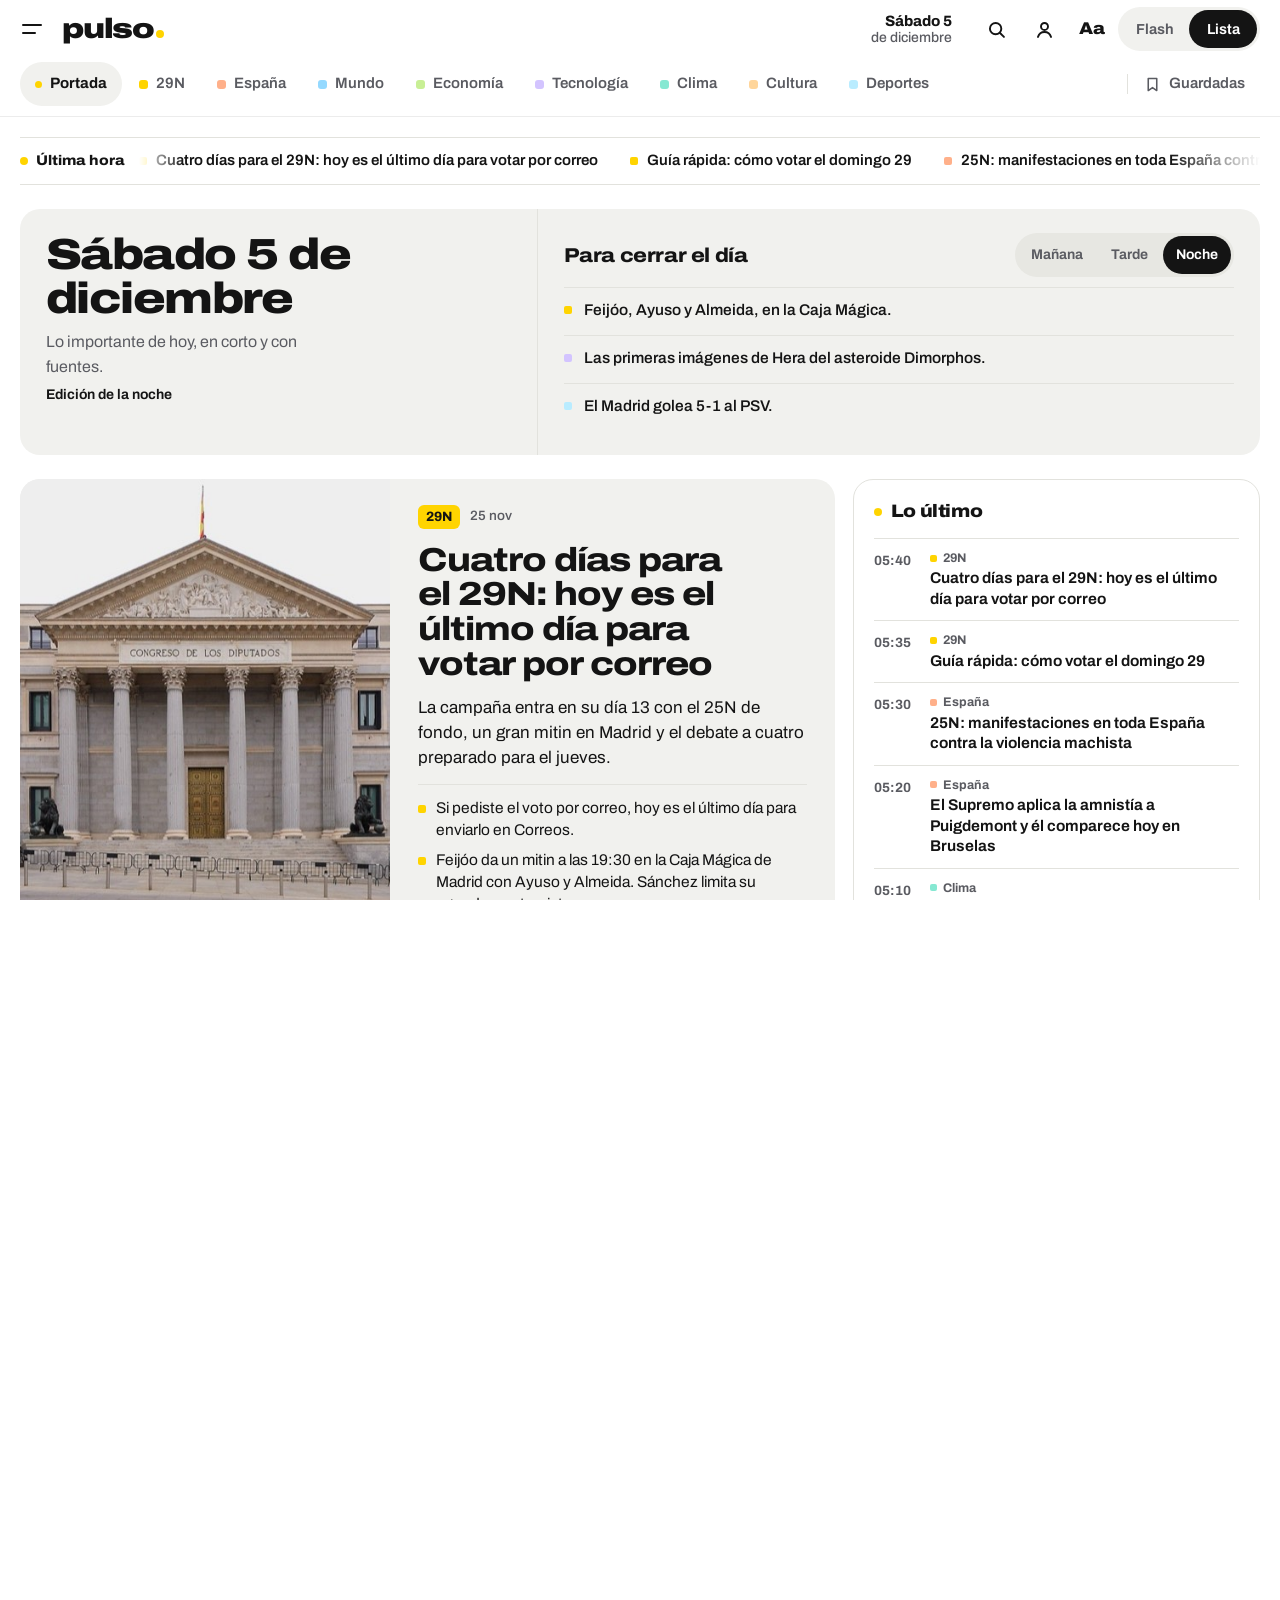
==== commit 115a0940: "Comentarios de lectores, icono de cuenta junto a la lupa y volver al inicio al entrar - Comentar · G" ====
--- a/index.html
+++ b/index.html
@@ -7,14 +7,14 @@
   <title>pulso, noticias en corto</title>
   <meta name="description" content="Las noticias del día, cortas y claras, con enlace a sus fuentes.">
   <!-- Cómo se ve el enlace al compartirlo en Bluesky, X o WhatsApp -->
-  <link rel="canonical" href="https://pulsomedio.es/">
-  <meta property="og:url" content="https://pulsomedio.es/">
+  <link rel="canonical" href="https://pulso.com.es/">
+  <meta property="og:url" content="https://pulso.com.es/">
   <meta property="og:type" content="website">
   <meta property="og:site_name" content="pulso">
   <meta property="og:locale" content="es_ES">
   <meta property="og:title" content="pulso, noticias en corto">
   <meta property="og:description" content="Las noticias del día, cortas y claras, con enlace a sus fuentes.">
-  <meta property="og:image" content="https://pulsomedio.es/img/compartir.png">
+  <meta property="og:image" content="https://pulso.com.es/img/compartir.png">
   <meta property="og:image:width" content="1200">
   <meta property="og:image:height" content="630">
   <meta property="og:image:alt" content="pulso: las noticias del día, en corto y con fuentes.">
@@ -65,9 +65,12 @@
       </div>
 
       <div class="top-der">
-        <!-- Atajos (solo en pantallas anchas; en el móvil están dentro del menú) -->
-        <button type="button" class="btn-top" data-abrir-menu="buscar" aria-label="Buscar noticias">
+        <!-- Atajos. En el móvil solo se ven buscar y la cuenta; lo demás está en el menú -->
+        <button type="button" class="btn-top btn-buscar" data-abrir-menu="buscar" aria-label="Buscar noticias">
           <svg viewBox="0 0 24 24" fill="none" stroke="currentColor" stroke-width="2.2" stroke-linecap="round" aria-hidden="true"><circle cx="11" cy="11" r="6.5"/><path d="M16 16l4.5 4.5"/></svg>
+        </button>
+        <button type="button" class="btn-top btn-cuenta" id="btn-cuenta" data-cuenta aria-label="Tu cuenta: iniciar sesión o registrarte">
+          <svg viewBox="0 0 24 24" fill="none" stroke="currentColor" stroke-width="2.2" stroke-linecap="round" stroke-linejoin="round" aria-hidden="true"><circle cx="12" cy="8.5" r="4"/><path d="M4.5 20.5c1.2-3.8 4.2-5.6 7.5-5.6s6.3 1.8 7.5 5.6"/></svg>
         </button>
         <button type="button" class="btn-top" data-abrir-menu="lectura" aria-label="Idioma, tema y tamaño de letra">
           <span aria-hidden="true">Aa</span>
--- a/css/estilos.css
+++ b/css/estilos.css
@@ -173,9 +173,11 @@
 @keyframes latido-fuerte { 30% { transform: scale(1.6); } 60% { transform: scale(0.9); } }
 
 /* Centro de la cabecera: fecha + cuenta atrás */
-.top-centro { display: flex; align-items: center; justify-content: center; gap: 14px; }
-.top-fecha { font-size: 14.5px; color: var(--suave); font-weight: 550; }
-.top-fecha::first-letter { text-transform: uppercase; }
+/* Fecha y cuenta atrás, a la derecha junto a los atajos (como en el diseño de Figma) */
+.top-centro { display: flex; align-items: center; justify-content: flex-end; gap: 18px; margin-right: 14px; }
+/* Fecha de la cabecera con jerarquía: "Jueves 26" fuerte, el mes suave y debajo la edición */
+.top-fecha { display: grid; justify-items: end; text-align: right; line-height: 1.2; font-size: 14px; color: var(--suave); font-weight: 500; }
+.top-fecha b { color: var(--tinta); font-size: 15px; font-weight: 750; text-transform: capitalize; }
 .cuenta {
   display: inline-flex;
   align-items: baseline;
@@ -192,7 +194,8 @@
   cursor: pointer;
 }
 .cuenta strong { font-weight: 850; font-stretch: 112%; }
-.cuenta:empty { visibility: hidden; }   /* mientras cargan los datos */
+.cuenta:empty { visibility: hidden; }
+.cuenta[hidden] { display: none; }   /* mientras cargan los datos */
 
 /* Interruptor Flash / Lista: una pastilla que se desliza de un lado a otro */
 .modo { position: relative; display: grid; grid-template-columns: 1fr 1fr; background: var(--sup); border-radius: 999px; padding: 3px; }
@@ -658,8 +661,23 @@
 .rio .mini { display: flex; align-items: center; gap: 6px; font-size: 12.5px; font-weight: 700; color: var(--suave); margin-bottom: 2px; }
 .rio .mini::before { content: ""; width: 7px; height: 7px; border-radius: 2px; background: var(--c); }
 
-.publi { grid-column: 1 / -1; min-height: 90px; border: 1px dashed var(--linea); border-radius: var(--r-m); display: grid; place-items: center; padding: 16px; text-align: center; font-size: 13.5px; color: var(--suave); }
-.publi a { font-weight: 650; }
+/* Publicidad (banners del panel). De momento solo en el ordenador. Siempre con la etiqueta «Publicidad». */
+.publi { grid-column: 1 / -1; display: none; position: relative; }
+@media (min-width: 900px) { .publi { display: grid; } }
+.publi-etq { font-size: 11.5px; font-weight: 600; letter-spacing: 0.02em; }
+/* Banner «de la casa»: bloque de tinta con el amarillo de pulso */
+.publi-casa { grid-template-columns: 1fr auto; align-items: center; gap: 28px; padding: 34px 36px 30px; border-radius: var(--r-l); background: var(--oscuro); color: #fff; border: 1px solid var(--linea); }
+/* El titular acaba en el punto amarillo de pulso, como el logo */
+.publi-tit::after { content: ""; display: inline-block; width: 0.28em; height: 0.28em; margin-left: 0.1em; border-radius: 50%; background: var(--marca); }
+.publi-casa .publi-etq { position: absolute; top: 12px; left: 36px; color: rgb(255 255 255 / 0.55); }
+.publi-tit { font-size: clamp(22px, 2.2vw, 28px); font-weight: 850; font-stretch: 112%; letter-spacing: -0.02em; line-height: 1.1; text-wrap: balance; }
+.publi-txt p + p { margin-top: 8px; font-size: 15.5px; line-height: 1.5; color: rgb(255 255 255 / 0.75); max-width: 62ch; }
+.publi-btn { background: var(--marca); color: var(--oscuro); border-color: var(--marca); text-decoration: none; }
+.publi-btn:hover { filter: brightness(1.05); }
+/* Banner de imagen (de un anunciante) */
+.publi-img { gap: 6px; }
+.publi-img .publi-etq { color: var(--suave); }
+.publi-img img { display: block; width: 100%; height: auto; max-height: 250px; object-fit: cover; border-radius: var(--r-m); }
 
 .pie { border-top: 3px solid var(--tinta); padding-top: 26px; margin-top: 12px; display: grid; grid-template-columns: minmax(0, 3fr) minmax(0, 2fr) minmax(0, 5fr); gap: 28px; font-size: 15px; color: var(--suave); }
 .pie h2 { font-size: 15px; font-weight: 800; color: var(--tinta); margin-bottom: 10px; }
@@ -922,8 +940,12 @@
 #resultados .item h3 { font-size: 16.5px; }
 
 /* Preferencias: botones segmentados */
-.lectura { display: grid; gap: 12px; border-top: 1px solid var(--linea); padding-top: 18px; }
-.lectura h2 { font-size: 15px; font-weight: 800; }
+/* El menú va por bloques, cada uno con su título pequeño y una línea fina encima */
+.menu-bloque { display: grid; gap: 12px; border-top: 1px solid var(--linea); padding-top: 18px; }
+.menu-tit { font-size: 13px; font-weight: 750; color: var(--suave); letter-spacing: 0.01em; }
+.lectura .pref + .pref { padding-top: 2px; }
+.menu-info { gap: 14px; }
+.menu-info .menu-legal { margin-top: 0; }
 .pref { display: flex; align-items: center; justify-content: space-between; gap: 12px; font-weight: 600; }
 .seg { display: flex; gap: 2px; background: var(--sup-2); border-radius: 999px; padding: 3px; }
 .seg button { min-height: 40px; min-width: 44px; padding: 0 12px; border: 0; border-radius: 999px; background: none; color: var(--suave); font-size: 14px; font-weight: 650; cursor: pointer; transition: background-color 0.2s, color 0.2s; }
@@ -951,11 +973,15 @@
 @media (max-width: 760px) {
   /* En el móvil la cabecera se queda en lo esencial: menú, logo y cuenta atrás.
      Buscar, lectura y el modo Flash/Lista están en el menú lateral. */
-  .top-der { display: none; }
+  /* En el móvil, de los atajos solo quedan buscar y la cuenta */
+  .top-der { gap: 0; }
+  .top-der > :not(.btn-buscar):not(.btn-cuenta) { display: none; }
+  .btn-top { width: 40px; height: 40px; }
+  .cuenta span { display: none; }
   .top-fila { gap: 6px; min-height: 54px; }
   .logo { font-size: 25px; }
   /* En el móvil la cuenta atrás va a la derecha, en una sola línea */
-  .top-centro { justify-content: flex-end; }
+  .top-centro { justify-content: flex-end; margin-right: 0; }
   .cuenta { font-size: 13px; padding: 6px 11px; }
   .chip { padding: 0 13px; font-size: 14.5px; gap: 7px; }
   .chip-guardadas { margin-left: 8px; }
@@ -1016,3 +1042,89 @@
   *, *::before, *::after { animation: none !important; transition: none !important; }
   .cinta-pista { overflow-x: auto; }
 }
+
+/* ---------- 14. Cuenta de lector y límite de lectura ---------- */
+/* El aviso que sustituye a los puntos cuando se acaban las noticias gratis.
+   En la tarjeta Flash va sobre el color de la sección; en la ficha, sobre la superficie. */
+.muro { display: grid; gap: 12px; justify-items: start; padding: 16px; border-radius: var(--r-m); background: rgb(20 20 20 / 0.08); border: 1.5px dashed currentColor; }
+.f-txt .muro { background: var(--sup); border-color: var(--linea); }
+.muro p { font-size: 16px; line-height: 1.45; }
+.muro .btn.lleno, .f-cuenta .btn.lleno { background: var(--marca); color: var(--oscuro); border-color: var(--marca); }
+.muro-ya { font-size: 14px !important; }
+.muro-ya button, .enlace-txt { border: 0; background: none; padding: 0; font: inherit; color: inherit; text-decoration: underline; text-underline-offset: 3px; cursor: pointer; }
+
+/* Bloque «Tu cuenta» del menú */
+.menu-cuenta-btn { display: grid; gap: 2px; text-align: left; padding: 12px 14px; border-radius: var(--r-m); border: 1.5px solid var(--linea); background: var(--sup); color: var(--tinta); cursor: pointer; font: inherit; }
+.menu-cuenta-btn b { font-weight: 800; font-stretch: 110%; overflow-wrap: anywhere; }
+.menu-cuenta-btn span { font-size: 13.5px; color: var(--suave); }
+.menu-cuenta-btn:hover { border-color: var(--tinta); }
+
+/* Ficha de la cuenta */
+.cuenta-tapa { --c: var(--marca); }
+.form-cuenta { display: grid; gap: 10px; }
+.form-cuenta label { font-weight: 650; }
+.form-cuenta input[type=email] { min-height: 48px; padding: 0 14px; border-radius: var(--r-m); border: 1.5px solid var(--linea); background: var(--bg); color: var(--tinta); font: inherit; font-size: 17px; }
+.form-cuenta input[type=email]:focus-visible { outline: 2px solid var(--tinta); outline-offset: 2px; }
+.form-cuenta .casilla { display: flex; gap: 10px; align-items: flex-start; font-weight: 450; font-size: 15px; line-height: 1.4; }
+.form-cuenta .casilla input { width: 20px; height: 20px; margin-top: 1px; flex: none; accent-color: var(--tinta); }
+.form-cuenta .btn { justify-self: start; margin-top: 4px; }
+.cuenta-msg { min-height: 1.4em; font-size: 15px; }
+.cuenta-ok { padding: 14px 16px; border-radius: var(--r-m); background: var(--sup); line-height: 1.45; }
+.cuenta-nota { font-size: 14px; color: var(--suave); line-height: 1.45; }
+.f-cuenta .acciones { display: flex; flex-wrap: wrap; gap: 10px; }
+/* Pestañas Iniciar sesión / Crear cuenta y el campo del código */
+.cuenta-pestanas { justify-self: start; }
+.cuenta-pestanas button { padding: 0 16px; }
+.form-cuenta .campo-codigo { min-height: 60px; padding: 0 16px; border-radius: var(--r-m); border: 1.5px solid var(--linea); background: var(--bg); color: var(--tinta); font: inherit; font-size: 30px; font-weight: 800; letter-spacing: 0.2em; font-variant-numeric: tabular-nums; text-align: center; max-width: 260px; }
+.form-cuenta .campo-codigo:focus-visible { outline: 2px solid var(--tinta); outline-offset: 2px; }
+
+/* Pie en el modo Flash: última pantalla, después de «Ya estás al día» */
+.carta.pie-flash { background: var(--sup); color: var(--tinta); display: grid; grid-template-rows: auto auto auto auto minmax(0, 1fr); gap: 22px; }
+.pie-flash-base { align-self: end; }
+.pie-flash .logo-pie { font-size: 40px; }
+.pie-lema { margin-top: 10px; font-size: 17px; color: var(--suave); }
+.pie-flash .como { font-size: 15.5px; line-height: 1.5; color: var(--suave); }
+.pie-flash .como b { color: var(--tinta); }
+.pie-flash .redes { margin-top: 0; }
+.pie-flash-base { display: grid; gap: 12px; border-top: 1px solid var(--linea); padding-top: 16px; font-size: 14px; }
+.pie-flash-base .legal { gap: 10px 18px; }
+.pie-flash-base a { color: var(--suave); }
+.pie-copy { color: var(--suave); }
+
+.pie-flash-secciones { display: flex; flex-wrap: wrap; gap: 6px 16px; }
+.pie-flash-secciones button { display: inline-flex; align-items: center; gap: 7px; min-height: 36px; padding: 0; border: 0; background: none; color: var(--tinta); font: inherit; font-size: 15px; font-weight: 650; cursor: pointer; }
+.pie-flash-secciones i { width: 9px; height: 9px; border-radius: 3px; background: var(--c); }
+
+/* Icono de cuenta de la cabecera: con sesión iniciada lleva el punto amarillo de pulso */
+.btn-cuenta { position: relative; }
+.btn-cuenta.dentro::after { content: ""; position: absolute; top: 8px; right: 8px; width: 9px; height: 9px; border-radius: 50%; background: var(--marca); box-shadow: 0 0 0 2px var(--bg); }
+
+/* ---------- 15. Comentarios ---------- */
+.btn-com { position: relative; }
+.com-num { position: absolute; top: -4px; right: -4px; min-width: 19px; height: 19px; padding: 0 5px; border-radius: 999px; background: var(--oscuro); color: #fff; font-size: 11px; font-weight: 800; line-height: 19px; text-align: center; }
+.comentarios { display: grid; gap: 14px; scroll-margin-top: 80px; }
+.com-cuerpo { display: grid; gap: 18px; }
+.com-aviso { display: grid; gap: 12px; padding: 16px; border-radius: var(--r-m); background: var(--sup); font-size: 15.5px; line-height: 1.45; }
+.com-botones { display: flex; flex-wrap: wrap; gap: 10px; }
+.f-txt .com-aviso .btn.lleno, .form-comentar .btn.lleno { background: var(--marca); color: var(--oscuro); border-color: var(--marca); }
+.form-comentar { display: grid; gap: 10px; }
+.form-comentar label { font-weight: 650; }
+.form-comentar input, .form-comentar textarea { width: 100%; padding: 12px 14px; border-radius: var(--r-m); border: 1.5px solid var(--linea); background: var(--bg); color: var(--tinta); font: inherit; font-size: 16px; line-height: 1.45; }
+.form-comentar textarea { resize: vertical; min-height: 96px; }
+.form-comentar input:focus-visible, .form-comentar textarea:focus-visible { outline: 2px solid var(--tinta); outline-offset: 2px; }
+.com-pie { display: flex; justify-content: space-between; align-items: center; gap: 12px; }
+.com-cuenta { font-size: 13px; color: var(--suave); font-variant-numeric: tabular-nums; }
+.com-normas { font-size: 13px; color: var(--suave); line-height: 1.45; }
+.com-lista { display: grid; }
+.com { padding: 14px 0; border-top: 1px solid var(--linea); display: grid; gap: 6px; }
+.com-cab { display: flex; align-items: baseline; gap: 10px; font-size: 14px; }
+.com-cab b { font-weight: 800; color: var(--tinta); }
+.com-cab span { color: var(--suave); font-size: 13px; }
+.com-txt { font-size: 16px; line-height: 1.5; overflow-wrap: anywhere; }
+.com-acc { font-size: 13px; color: var(--suave); }
+.com-vacio { color: var(--suave); font-size: 15px; }
+/* En la noticia abierta: Comentar · Guardar · Compartir, siempre en una fila */
+.f-txt .acciones { display: grid; grid-template-columns: repeat(3, minmax(0, 1fr)); }
+.f-txt .acciones .btn { justify-content: center; padding: 0 10px; min-width: 0; }
+.f-txt .acciones .btn span { overflow: hidden; text-overflow: ellipsis; }
+@media (max-width: 380px) { .f-txt .acciones .btn svg { display: none; } }
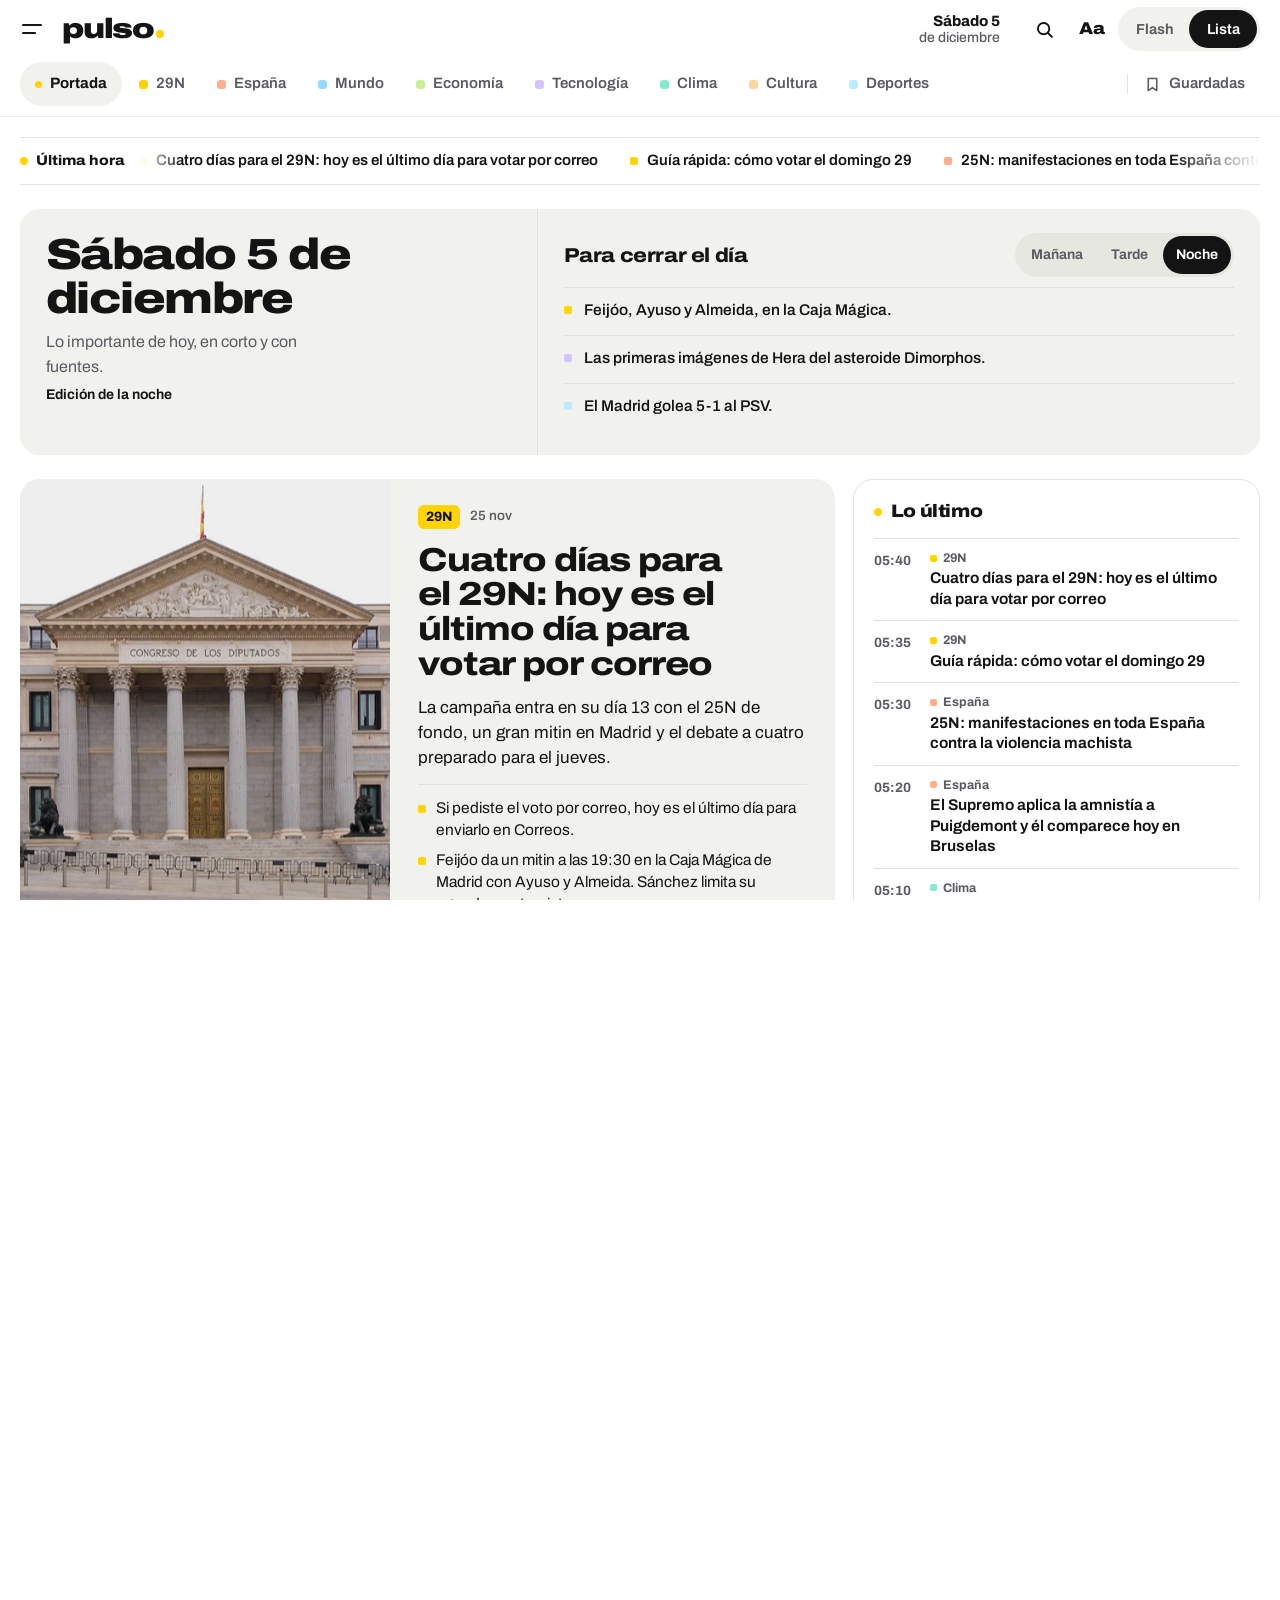
==== commit 688304e9: "Cabecera como estaba; la cuenta pasa al menú, junto al buscador, y la cuenta atrás sube arriba del m" ====
--- a/index.html
+++ b/index.html
@@ -65,12 +65,9 @@
       </div>
 
       <div class="top-der">
-        <!-- Atajos. En el móvil solo se ven buscar y la cuenta; lo demás está en el menú -->
-        <button type="button" class="btn-top btn-buscar" data-abrir-menu="buscar" aria-label="Buscar noticias">
+        <!-- Atajos (solo en pantallas anchas; en el móvil están dentro del menú) -->
+        <button type="button" class="btn-top" data-abrir-menu="buscar" aria-label="Buscar noticias">
           <svg viewBox="0 0 24 24" fill="none" stroke="currentColor" stroke-width="2.2" stroke-linecap="round" aria-hidden="true"><circle cx="11" cy="11" r="6.5"/><path d="M16 16l4.5 4.5"/></svg>
-        </button>
-        <button type="button" class="btn-top btn-cuenta" id="btn-cuenta" data-cuenta aria-label="Tu cuenta: iniciar sesión o registrarte">
-          <svg viewBox="0 0 24 24" fill="none" stroke="currentColor" stroke-width="2.2" stroke-linecap="round" stroke-linejoin="round" aria-hidden="true"><circle cx="12" cy="8.5" r="4"/><path d="M4.5 20.5c1.2-3.8 4.2-5.6 7.5-5.6s6.3 1.8 7.5 5.6"/></svg>
         </button>
         <button type="button" class="btn-top" data-abrir-menu="lectura" aria-label="Idioma, tema y tamaño de letra">
           <span aria-hidden="true">Aa</span>
--- a/css/estilos.css
+++ b/css/estilos.css
@@ -973,11 +973,7 @@
 @media (max-width: 760px) {
   /* En el móvil la cabecera se queda en lo esencial: menú, logo y cuenta atrás.
      Buscar, lectura y el modo Flash/Lista están en el menú lateral. */
-  /* En el móvil, de los atajos solo quedan buscar y la cuenta */
-  .top-der { gap: 0; }
-  .top-der > :not(.btn-buscar):not(.btn-cuenta) { display: none; }
-  .btn-top { width: 40px; height: 40px; }
-  .cuenta span { display: none; }
+  .top-der { display: none; }
   .top-fila { gap: 6px; min-height: 54px; }
   .logo { font-size: 25px; }
   /* En el móvil la cuenta atrás va a la derecha, en una sola línea */
@@ -1095,9 +1091,12 @@
 .pie-flash-secciones button { display: inline-flex; align-items: center; gap: 7px; min-height: 36px; padding: 0; border: 0; background: none; color: var(--tinta); font: inherit; font-size: 15px; font-weight: 650; cursor: pointer; }
 .pie-flash-secciones i { width: 9px; height: 9px; border-radius: 3px; background: var(--c); }
 
-/* Icono de cuenta de la cabecera: con sesión iniciada lleva el punto amarillo de pulso */
-.btn-cuenta { position: relative; }
-.btn-cuenta.dentro::after { content: ""; position: absolute; top: 8px; right: 8px; width: 9px; height: 9px; border-radius: 50%; background: var(--marca); box-shadow: 0 0 0 2px var(--bg); }
+/* Menú: buscador y, a su lado, el icono de la cuenta (con sesión iniciada lleva el punto amarillo) */
+.buscar-fila { display: grid; grid-template-columns: minmax(0, 1fr) auto; gap: 10px; align-items: center; }
+.btn-cuenta { position: relative; width: 50px; height: 50px; border-radius: 50%; border: 0; background: var(--sup); color: var(--tinta); cursor: pointer; display: grid; place-items: center; }
+.btn-cuenta svg { width: 23px; height: 23px; }
+.btn-cuenta:hover { background: var(--sup-2); }
+.btn-cuenta.dentro::after { content: ""; position: absolute; top: 9px; right: 9px; width: 10px; height: 10px; border-radius: 50%; background: var(--marca); box-shadow: 0 0 0 2px var(--sup); }
 
 /* ---------- 15. Comentarios ---------- */
 .btn-com { position: relative; }
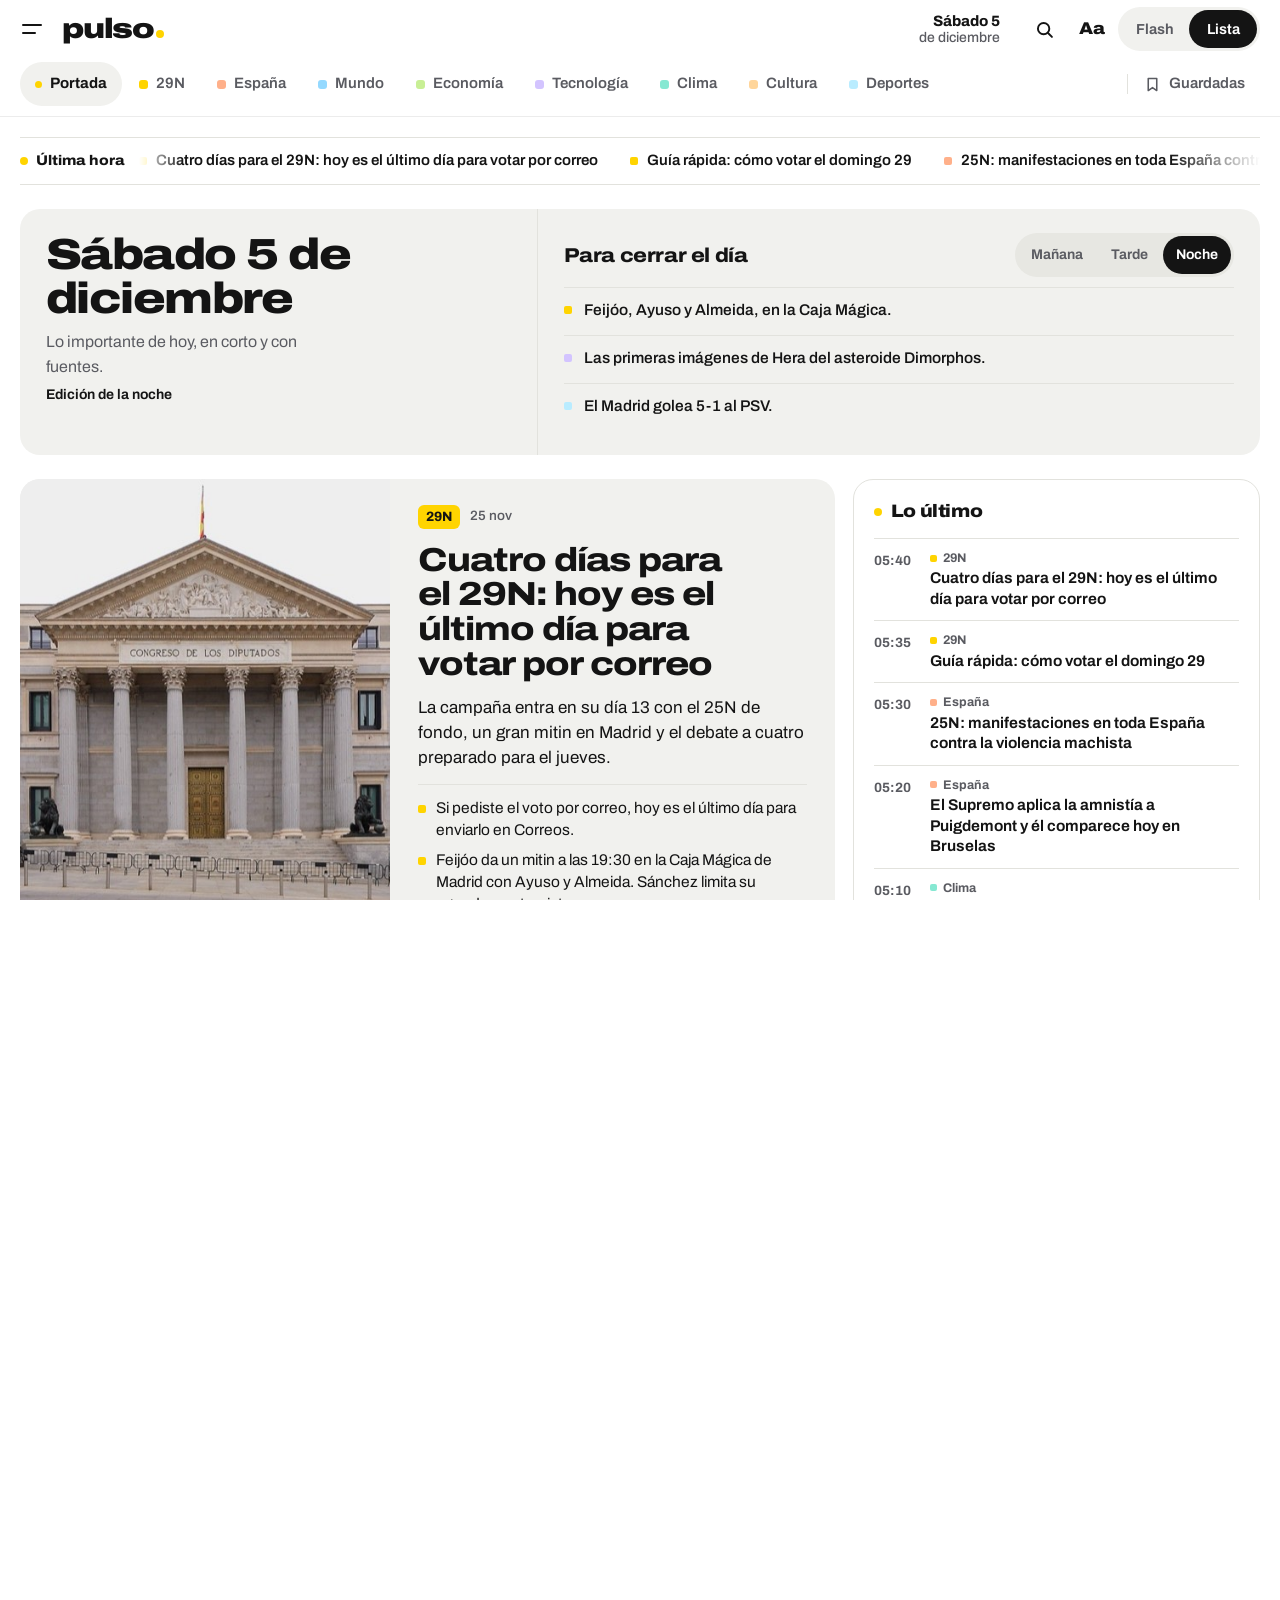
==== commit 72bedfa5: "App del iPhone: barra de la hora opaca del color de la cabecera (con la transparente, iOS desenfocab" ====
--- a/index.html
+++ b/index.html
@@ -27,6 +27,14 @@
   <link rel="icon" href="favicon.svg" type="image/svg+xml">
   <!-- Icono al guardar la web en la pantalla de inicio del iPhone -->
   <link rel="apple-touch-icon" href="apple-touch-icon.png">
+  <!-- Guardada en la pantalla de inicio se abre como una app, a pantalla completa.
+       La barra de la hora NO es transparente: si lo es, el iPhone desenfoca lo que queda debajo
+       (el logo y la pastilla del 29N). Va del color de la cabecera (theme-color) para que no se note. -->
+  <meta name="apple-mobile-web-app-capable" content="yes">
+  <meta name="mobile-web-app-capable" content="yes">
+  <meta name="apple-mobile-web-app-status-bar-style" content="default">
+  <meta name="apple-mobile-web-app-title" content="pulso">
+  <link rel="manifest" href="manifest.webmanifest">
 
   <!-- Preferencias de lectura (tema y tamaño de letra): se aplican ANTES de pintar para que no haya parpadeo -->
   <script>
--- a/css/estilos.css
+++ b/css/estilos.css
@@ -107,14 +107,23 @@
   inset: 0 0 auto;
   z-index: 5;
   padding-top: env(safe-area-inset-top);
+  border-bottom: 1px solid var(--cristal-borde);
+  box-shadow: var(--cristal-brillo);
+  transition: box-shadow 0.3s;
+}
+/* Sin view-transition-name: haría de «raíz» del desenfoque y el cristal ya no vería lo de detrás */
+/* El cristal va en una capa aparte, por debajo del contenido: en el iPhone, lo que está DENTRO de un
+   elemento con desenfoque se pinta borroso (el logo y la pastilla amarilla). Así quedan nítidos. */
+.top::after {
+  content: "";
+  position: absolute;
+  inset: 0;
+  z-index: -1;
   background: var(--cristal);
   -webkit-backdrop-filter: var(--desenfoque);
   backdrop-filter: var(--desenfoque);
-  border-bottom: 1px solid var(--cristal-borde);
-  box-shadow: var(--cristal-brillo);
-  transition: box-shadow 0.3s;
-}
-.top { view-transition-name: cabecera; }
+  pointer-events: none;
+}
 .top.con-sombra { box-shadow: var(--cristal-brillo), 0 10px 30px -18px rgb(0 0 0 / 0.45); }
 .top-fila, .chips {
   width: min(100% - 2 * var(--lado) - env(safe-area-inset-left) - env(safe-area-inset-right), var(--ancho));
@@ -341,14 +350,20 @@
 .acciones { display: flex; flex-wrap: wrap; gap: 8px; }
 
 /* ---------- 6. Modo Flash ---------- */
-main.flash { scroll-snap-type: y mandatory; scroll-padding-top: var(--cab); }
+/* Cada tarjeta encaja justo debajo de la cabecera. Va como margen de la tarjeta (no como
+   relleno del contenedor) para que también encaje al saltar a una noticia desde la portada */
+main.flash { scroll-snap-type: y mandatory; }
+main.flash .slide { scroll-margin-top: var(--cab); }
+/* En la tarjeta: «Leer más» a la izquierda; comentar, guardar y compartir juntos a la derecha */
+.carta .acciones .btn-com { margin-left: auto; }
 .slide {
   height: 100%;
   scroll-snap-align: start;
   scroll-snap-stop: always;
   display: grid;
   justify-items: center;
-  padding: 10px max(10px, env(safe-area-inset-right)) max(10px, env(safe-area-inset-bottom)) max(10px, env(safe-area-inset-left));
+  /* Un poco de aire entre la cabecera y la tarjeta */
+  padding: 18px max(10px, env(safe-area-inset-right)) max(10px, env(safe-area-inset-bottom)) max(10px, env(safe-area-inset-left));
 }
 
 /* La tarjeta flash: un campo de color a pantalla completa */
@@ -1093,6 +1108,7 @@
 
 /* Menú: buscador y, a su lado, el icono de la cuenta (con sesión iniciada lleva el punto amarillo) */
 .buscar-fila { display: grid; grid-template-columns: minmax(0, 1fr) auto; gap: 10px; align-items: center; }
+.buscar-fila.sin-cuenta { grid-template-columns: minmax(0, 1fr); }
 .btn-cuenta { position: relative; width: 50px; height: 50px; border-radius: 50%; border: 0; background: var(--sup); color: var(--tinta); cursor: pointer; display: grid; place-items: center; }
 .btn-cuenta svg { width: 23px; height: 23px; }
 .btn-cuenta:hover { background: var(--sup-2); }
@@ -1127,3 +1143,10 @@
 .f-txt .acciones .btn { justify-content: center; padding: 0 10px; min-width: 0; }
 .f-txt .acciones .btn span { overflow: hidden; text-overflow: ellipsis; }
 @media (max-width: 380px) { .f-txt .acciones .btn svg { display: none; } }
+
+/* Abierta como app desde la pantalla de inicio: la barra de la hora va del color de la cabecera
+   (theme-color). El cristal se hace un poco más denso para que no se note el corte entre los dos. */
+@media (display-mode: standalone) {
+  :root { --cristal: light-dark(rgb(255 255 255 / 0.9), rgb(28 29 33 / 0.9)); }
+}
+
